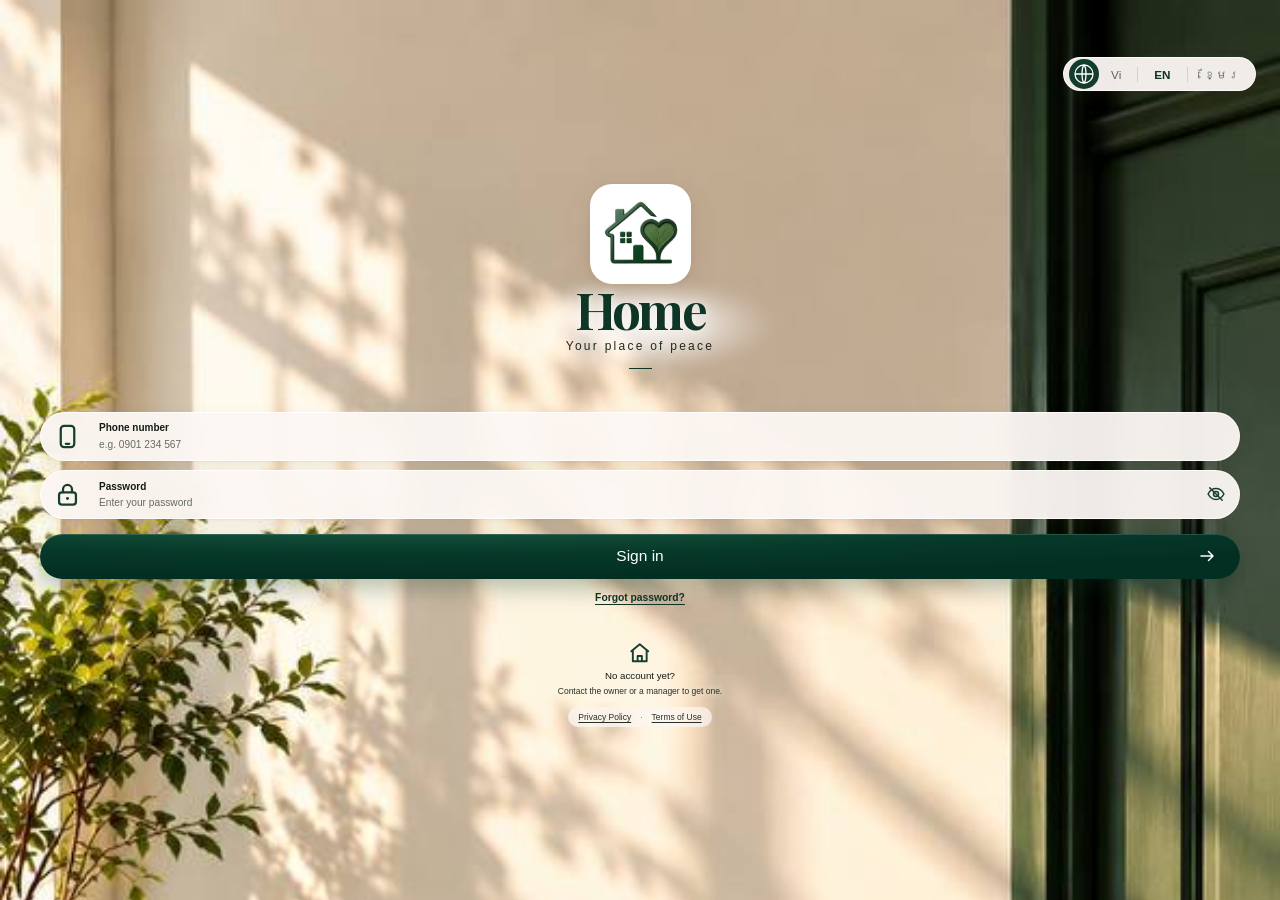
==== index.html @ af1cc0cf "Bản 1.4 (20): phòng đủ người xin ở thêm qua quản lý rồi chủ nhà, người ở cùng khớp từng bước" ====
<!doctype html>
<html lang="vi">
<head>
<meta charset="utf-8">
<meta name="viewport" content="width=device-width, initial-scale=1, maximum-scale=1, viewport-fit=cover">
<meta name="color-scheme" content="light">
<meta name="theme-color" content="#f5eee3">
<title>Home</title>
<link rel="icon" href="[data-uri]">
<link rel="apple-touch-icon" href="[data-uri]">
<meta name="apple-mobile-web-app-capable" content="yes">
<meta name="mobile-web-app-capable" content="yes">
<meta name="apple-mobile-web-app-title" content="Home">
<meta name="apple-mobile-web-app-status-bar-style" content="default">
<link rel="manifest" href="manifest.webmanifest">
<link rel="stylesheet" href="fonts.css">
<link rel="stylesheet" href="legacy/styles.css">
<link rel="stylesheet" href="app-mode.css">
<script src="app-boot.js"></script>
<script src="app-config.js"></script>
  <script type="module" crossorigin src="./assets/index-DB7OnuC4.js"></script>
</head>
<body><div class="stage"><aside class="account-panel"><div class="panel-brand"><span class="app-logo" aria-hidden="true"></span>Home</div><div class="panel-eyebrow">CHẾ ĐỘ XEM THỬ</div><div class="panel-title">Chọn tài khoản</div><p class="panel-copy">Chọn vai trò và tài khoản để xem quyền truy cập tương ứng.</p><label class="select-label" for="accountSelect">TÀI KHOẢN</label><select class="account-select" id="accountSelect" onchange="setAccount(this.value)"><optgroup label="Chủ nhà"><option value="owner|Anh Tuyên|">Anh Tuyên · Chủ nhà</option></optgroup><optgroup label="Quản lý"><option value="manager|Nhi|">Nhi · Quản lý</option><option value="manager|Lộc|">Lộc · Quản lý</option><option value="manager|A Thiện|">A Thiện · Quản lý</option><option value="manager|Tố Như|">Tố Như · Quản lý</option><option value="manager|Hà|">Hà · Quản lý</option><option value="manager|Trang|">Trang · Quản lý</option></optgroup><optgroup label="Người thuê"><option value="tenant|Minh Anh|P.302">Minh Anh · P.302 · đúng hạn, có sửa chữa</option><option value="tenant|Quốc Bảo|P.203">Quốc Bảo · P.203 · trễ hạn, đang chờ sửa</option><option value="tenant|Thu Hà|P.101">Thu Hà · P.101 · hợp đồng sắp hết hạn</option><option value="tenant|Gia Huy|P.205">Gia Huy · P.205 · trả trước, không có sửa chữa</option><option value="tenant|Mai Phương|P.401">Mai Phương · P.401 · đã thay thiết bị, có chi phí</option><option value="tenant|Lan Anh|P.501">Lan Anh · P.501 · Hà Nội · Vĩnh Hưng</option></optgroup></select><span class="role-label" id="roleLabel">Đang xem: Chủ nhà · Anh Tuyên</span></aside><div class="phone"><div class="status"><span id="statusClock">9:41</span><span>●●●　◖　▰</span></div><div class="island"></div><nav class="tabs"><button class="tab active" data-id="home" onclick="go('home',this)"><i>▦</i>Tổng quan</button><button class="tab" data-id="rooms" onclick="go('rooms',this)"><i>⌂</i>Phòng</button><button class="tab" data-id="finance" onclick="go('finance',this)"><i>↔</i>Thu chi</button><button class="tab" data-id="reports" onclick="go('reports',this)"><i>▥</i>Báo cáo</button><button class="tab" data-id="users" onclick="go('users',this)"><i>☺</i>Người dùng</button></nav><main class="content"><section class="subpage" id="users"></section>
<section class="subpage active" id="home"><div id="tenantPortal" style="display:none"><div class="head"><div class="head-brand"><span class="app-logo" aria-hidden="true"></span><div><div class="eyebrow">HỒ SƠ THUÊ CỦA ANH</div><div class="title" id="tenantGreeting">Xin chào 👋</div></div></div><div class="badge">Đang thuê</div></div><div class="tenant-card"><div class="tenant-title">Hợp đồng thuê · <span id="tenantRoom">P.302</span><small id="tenantPropertyLabel" class="tenant-property-label"></small></div><div class="tenant-kv"><span>Thời hạn</span><strong id="tenantTerm">01/08/2026 – 31/07/2027</strong></div><div class="tenant-kv"><span>Tiền thuê/tháng</span><strong id="tenantRent">$4,500,000</strong></div><div class="tenant-kv"><span>Tiền cọc</span><strong id="tenantDeposit">$4,500,000</strong></div><div class="tenant-kv"><span>Ngày đến hạn</span><strong id="tenantDueDay">Ngày 05 hằng tháng</strong></div></div><div class="tenant-due" id="tenantDueCard"><small>KHOẢN THANH TOÁN · <span id="tenantDueDate">05/11/2026</span> · <span id="tenantDueStatus">Sắp đến hạn</span></small><strong id="tenantDueAmount">$4,500,000</strong><p id="tenantDueCopy">Tiền thuê nhà · Vui lòng thanh toán đúng hạn</p></div><div class="tenant-actions"><button class="primary" onclick="showTenantModal('payment')">Báo đã thanh toán</button><button onclick="go('rooms')">Xem hợp đồng & lịch sử</button></div><div class="tenant-actions"><button onclick="showTenantModal('repair')">＋ Báo hư hỏng / cần sửa</button></div><div class="sectionrow roomhead"><div class="section">Lịch sử sử dụng gần đây</div></div><div class="tenant-timeline" id="tenantRecentTimeline"></div><div class="tenant-tabs-note">Toàn bộ hợp đồng, biên bản nhận phòng, lịch sửa chữa và thanh toán được lưu trong mục “Hợp đồng”.</div><div class="tenant-card"><div class="tenant-title">Lịch sử thuê phòng <span id="tenantHistoryCount" class="tenant-asset-count">26 hoạt động</span></div><div class="tenant-history-filter">Từ ngày nhận phòng đến hiện tại</div><div class="tenant-timeline" id="tenantFullTimeline"><div class="tenant-event"><div class="tenant-date">25/10/2026</div><div class="tenant-dot"></div><div><strong>Nhắc lịch thanh toán tháng 11</strong><p>Đã gửi nhắc trước hạn · Hạn thanh toán ngày 05/11</p></div></div><div class="tenant-event"><div class="tenant-date">25/10/2026</div><div class="tenant-dot"></div><div><strong>Gửi tổng hợp hoạt động tháng 10</strong><p>Tổng hợp thanh toán, sửa chữa và chỉ số điện nước gửi người thuê</p></div></div><div class="tenant-event"><div class="tenant-date">20/10/2026</div><div class="tenant-dot"></div><div><strong>Kiểm tra lại tình trạng vòi nước</strong><p>Đã xác nhận không còn rò rỉ sau khi sửa</p></div></div><div class="tenant-event"><div class="tenant-date">15/10/2026</div><div class="tenant-dot"></div><div><strong>Xác nhận lịch bảo trì định kỳ</strong><p>Đã thông báo lịch kiểm tra thiết bị · Người thuê đồng ý khung giờ</p></div></div><div class="tenant-event"><div class="tenant-date">10/10/2026</div><div class="tenant-dot"></div><div><strong>Quản lý kiểm tra khu vực chung</strong><p>Đã kiểm tra hành lang, đèn và lối thoát hiểm</p></div></div><div class="tenant-event"><div class="tenant-date">08/10/2026</div><div class="tenant-dot"></div><div><strong>Chốt chỉ số điện nước tháng 10</strong><p>Điện 1.512 kWh · Nước 371 m³ · Đã gửi thông báo cho người thuê</p></div></div><div class="tenant-event"><div class="tenant-date">08/10/2026</div><div class="tenant-dot"></div><div><strong>Đối chiếu chỉ số điện nước</strong><p>Người thuê đã xem thông báo chỉ số kỳ tháng 10</p></div></div><div class="tenant-event"><div class="tenant-date">07/10/2026</div><div class="tenant-dot"></div><div><strong>Tiếp nhận báo rò rỉ vòi nước</strong><p>Người thuê gửi mô tả và hình ảnh · Đã chuyển yêu cầu cho quản lý</p></div></div><div class="tenant-event"><div class="tenant-date">06/10/2026</div><div class="tenant-dot"></div><div><strong>Xác nhận hoàn tất sửa vòi nước</strong><p>Người thuê kiểm tra và xác nhận vòi nước đã hoạt động bình thường</p></div></div><div class="tenant-event"><div class="tenant-date">05/10/2026</div><div class="tenant-dot"></div><div><strong>Xác nhận thanh toán tiền nhà</strong><p>Đã nhận đủ $4,500,000 qua chuyển khoản</p></div></div><div class="tenant-event"><div class="tenant-date">05/10/2026</div><div class="tenant-dot"></div><div><strong>Gửi biên nhận tiền thuê tháng 10</strong><p>Biên nhận $4,500,000 đã được lưu vào hồ sơ thuê</p></div></div><div class="tenant-event"><div class="tenant-date">22/09/2026</div><div class="tenant-dot"></div><div><strong>Nhắc lịch thanh toán tháng 10</strong><p>Đã gửi nhắc trước hạn 5 ngày · Hạn thanh toán ngày 05/10</p></div></div><div class="tenant-event"><div class="tenant-date">16/09/2026</div><div class="tenant-dot"></div><div><strong>Kiểm tra khóa cửa</strong><p>Khóa cửa hoạt động bình thường · Không cần thay thế</p></div></div><div class="tenant-event"><div class="tenant-date">14/09/2026</div><div class="tenant-dot"></div><div><strong>Kiểm tra thiết bị định kỳ</strong><p>Máy lạnh và bình nóng lạnh hoạt động bình thường</p></div></div><div class="tenant-event"><div class="tenant-date">09/09/2026</div><div class="tenant-dot"></div><div><strong>Ghi nhận chỉ số điện nước tháng 09</strong><p>Điện 1.398 kWh · Nước 364 m³ · Hai bên đã xác nhận</p></div></div><div class="tenant-event"><div class="tenant-date">05/09/2026</div><div class="tenant-dot"></div><div><strong>Xác nhận thanh toán tiền nhà</strong><p>Đã nhận đủ $4,500,000 qua chuyển khoản</p></div></div><div class="tenant-event"><div class="tenant-date">05/09/2026</div><div class="tenant-dot"></div><div><strong>Gửi biên nhận tiền thuê tháng 09</strong><p>Biên nhận $4,500,000 đã được lưu vào hồ sơ thuê</p></div></div><div class="tenant-event"><div class="tenant-date">25/08/2026</div><div class="tenant-dot"></div><div><strong>Nhắc lịch thanh toán tháng 09</strong><p>Đã gửi nhắc trước hạn 5 ngày · Hạn thanh toán ngày 05/09</p></div></div><div class="tenant-event"><div class="tenant-date">18/08/2026</div><div class="tenant-dot"></div><div><strong>Ghi nhận yêu cầu hỗ trợ</strong><p>Người thuê hỏi cách đăng ký khách đến thăm · Đã gửi hướng dẫn</p></div></div><div class="tenant-event"><div class="tenant-date">12/08/2026</div><div class="tenant-dot"></div><div><strong>Bổ sung thẻ ra vào</strong><p>Đã giao 1 thẻ từ · Người thuê xác nhận đã nhận</p></div></div><div class="tenant-event"><div class="tenant-date">10/08/2026</div><div class="tenant-dot"></div><div><strong>Quản lý kiểm tra khu vực chung</strong><p>Hành lang và lối thoát hiểm thông thoáng · Không ghi nhận sự cố</p></div></div><div class="tenant-event"><div class="tenant-date">04/08/2026</div><div class="tenant-dot"></div><div><strong>Xác nhận thông tin liên hệ khẩn cấp</strong><p>Đã lưu số điện thoại liên hệ khẩn cấp của người thuê trong hồ sơ</p></div></div><div class="tenant-event"><div class="tenant-date">03/08/2026</div><div class="tenant-dot"></div><div><strong>Kiểm tra phòng sau khi dọn vào</strong><p>Người thuê xác nhận phòng và tài sản đúng biên bản bàn giao</p></div></div><div class="tenant-event"><div class="tenant-date">02/08/2026</div><div class="tenant-dot"></div><div><strong>Gửi hướng dẫn sử dụng tiện ích</strong><p>Đã gửi hướng dẫn máy lạnh, bình nóng lạnh, Wi-Fi và quy định khu vực chung</p></div></div><div class="tenant-event"><div class="tenant-date">01/08/2026</div><div class="tenant-dot"></div><div><strong>Ký hợp đồng và nhận chìa khóa</strong><p>Hai bên xác nhận hợp đồng, tiền cọc và 2 chìa khóa phòng</p></div></div><div class="tenant-event"><div class="tenant-date">01/08/2026</div><div class="tenant-dot"></div><div><strong>Chốt chỉ số điện nước đầu kỳ</strong><p>Điện 1.284 kWh · Nước 356 m³</p></div></div></div></div></div><div class="head"><div class="head-brand"><span class="app-logo" aria-hidden="true"></span><div><div class="eyebrow">THỨ HAI, 24 THÁNG 10</div><div class="title">Chào anh 👋</div></div></div><div class="head-actions"><button type="button" class="lang-pill" onclick="openLangPicker(this)" aria-label="Ngôn ngữ"><svg viewBox="0 0 24 24" aria-hidden="true"><circle cx="12" cy="12" r="9"/><path d="M3 12h18M12 3c2.5 2.6 3.8 5.6 3.8 9s-1.3 6.4-3.8 9c-2.5-2.6-3.8-5.6-3.8-9S9.5 5.6 12 3"/></svg><span class="lang-pill-text">VI</span><svg class="chev" viewBox="0 0 24 24" aria-hidden="true"><path d="m6 9 6 6 6-6"/></svg></button><button type="button" class="head-btn" data-head-notices aria-label="Thông báo" title="Thông báo"><svg viewBox="0 0 24 24" aria-hidden="true"><path d="M18 8a6 6 0 0 0-12 0c0 7-3 7-3 9h18c0-2-3-2-3-9"/><path d="M10 21h4"/></svg></button></div></div><div class="property-context"><div><div class="property-context-label">CĂN NHÀ ĐANG XEM</div><button type="button" class="property-select-button" id="propertyButton"><span class="property-current" id="propertyNameDisplay">Nhà Phnom Penh · USD</span></button></div><span class="property-context-hint">Chọn căn</span></div><div id="managementOverview" class="management-overview"></div><div id="managementTaskArea" class="management-tasks"></div><div class="hero"><div class="herotop">TỔNG QUAN THÁNG 10</div><div class="money">$860</div><div class="caption">Đã thu trong tháng</div><div class="divider"></div><div class="herobottom"><span>◷ Chờ thu　$970</span><span>▦ 7 phòng</span></div></div><div class="metrics"><div class="metric"><div class="mi orange">⌂</div><div class="mv">1</div><div class="ml">Phòng trống</div></div><div class="metric"><div class="mi red">!</div><div class="mv">1</div><div class="ml">Quá hạn</div></div><div class="metric"><div class="mi green">✓</div><div class="mv">1</div><div class="ml">Chờ duyệt</div></div></div><div class="sectionrow"><div class="section">Cần xử lý</div><div class="count">3 việc</div></div><div class="list"><div class="row"><div class="avatar">↙</div><div class="rowmain"><div class="rowtitle">P.302 · Nguyễn Minh Anh</div><div class="rowsub">Hạn 05/10 · Đã báo thanh toán</div></div><div class="rightrail"><div class="amount">$4,500,000</div><button class="action" onclick="this.innerText='Đã xác nhận ✓'">Xác nhận</button></div></div><div class="row" data-seed-room="P.403"><div class="avatar red">!</div><div class="rowmain"><div class="rowtitle">P.403 · Máy lạnh hư</div><div class="rowsub">Đã tiếp nhận · Chờ thợ kiểm tra</div></div><div class="rightrail"><div class="amount">Đang sửa</div><button class="action" onclick="go('rooms')">Chi tiết</button></div></div><div class="row"><div class="avatar red">!</div><div class="rowmain"><div class="rowtitle">P.203 · Trần Quốc Bảo</div><div class="rowsub" style="color:#b83d39">Hạn 15/10 · Quá hạn</div></div><div class="rightrail"><div class="amount">$520</div><button class="action" onclick="this.innerText='Đã xác nhận ✓'">Xác nhận</button></div></div><div class="row"><div class="avatar">↗</div><div class="rowmain"><div class="rowtitle">Sửa máy bơm nước</div><div class="rowsub">Chi phí chung · Chờ duyệt</div></div><div class="rightrail"><div class="amount">$85</div><button class="action" onclick="this.innerText='Đã duyệt ✓'">Duyệt</button></div></div></div><div id="managerTenantRequests" style="display:none;margin-top:18px"><div class="sectionrow"><div class="section">Yêu cầu & bàn giao</div><span class="count" id="managerRequestCount"></span></div><div id="managerRequestList"></div></div></section>
<section class="subpage" id="rooms"><div id="tenantLeasePage" style="display:none"><div class="head"><div><div class="eyebrow">HỢP ĐỒNG VÀ LỊCH SỬ</div><div class="title" id="tenantLeaseTitle">P.302</div><div id="tenantLeaseProperty" class="tenant-property-caption">Căn nhà: Phnom Penh</div></div><span class="badge" id="tenantContractStatus">Còn hiệu lực</span></div><div class="tenant-card"><div class="tenant-title">Điều khoản thuê</div><div class="tenant-kv"><span>Mã hợp đồng</span><strong id="tenantContractNo">HD-2026-0302</strong></div><div class="tenant-kv"><span>Người thuê</span><strong id="tenantContractName">Minh Anh</strong></div><div class="tenant-kv"><span>Thời hạn</span><strong id="tenantTerm2">01/08/2026 – 31/07/2027</strong></div><div class="tenant-kv"><span>Tiền thuê / cọc</span><strong id="tenantMoneyTerms">$4,500,000 / $4,500,000</strong></div><div class="tenant-kv"><span>Thanh toán đến hạn</span><strong id="tenantDueDay2">Ngày 05 hằng tháng</strong></div><button class="outline" onclick="showContract()">Xem nội dung hợp đồng</button></div><div class="tenant-card"><div class="tenant-title">Tài sản nhận lúc bàn giao</div><div id="tenantAssets"><div class="tenant-asset"><span>Máy lạnh ×1</span><strong>Hoạt động tốt</strong></div><div class="tenant-asset"><span>Giường ×1</span><strong>Tốt · xước nhẹ ở chân</strong></div><div class="tenant-asset"><span>Tủ quần áo ×1</span><strong>Tốt</strong></div><div class="tenant-asset"><span>Bình nóng lạnh ×1</span><strong>Hoạt động tốt</strong></div></div><div class="tenant-tabs-note">Danh sách và tình trạng được đối chiếu với biên bản giao phòng, kèm ảnh hiện trạng.</div></div><div class="tenant-card"><div class="tenant-title">Lịch sử sửa chữa / bảo trì</div><div id="tenantRepairs"></div><button class="outline" onclick="showTenantModal('repair')">Báo hư hỏng mới</button></div><div class="tenant-card"><div class="tenant-title">Lịch sử thanh toán</div><div id="tenantPayments"></div></div></div><div class="head"><div><div class="eyebrow" id="roomListEyebrow">DANH SÁCH PHÒNG</div><button type="button" class="title management-house-picker" id="roomListTitle" onclick="openPropertyPicker(this)">Phnom Penh</button></div></div><div class="pills"><button class="pill selected" data-status="Tất cả">Tất cả <span class="pill-count">0</span></button><button class="pill" data-status="Đang thuê">Đang thuê <span class="pill-count">0</span></button><button class="pill" data-status="Trống">Trống <span class="pill-count">0</span></button><button class="pill" data-status="Sửa chữa">Sửa chữa <span class="pill-count">0</span></button></div><button type="button" class="house-inventory-card" onclick="showHouseInventorySummary()"><span><strong>Thiết bị &amp; vật dụng</strong><small id="houseInventoryPreview">Đang tổng hợp tài sản trong 7 phòng</small></span><span class="count">Chi tiết　›</span></button><div class="room" data-room-code="P.302" data-details="Loại phòng: Phòng ở&#10;Diện tích: 24 m²&#10;Giá thuê: $4,500,000/tháng&#10;Sức chứa tối đa: 2 người&#10;Tiện ích: WC riêng ×1, điều hoà ×1, bình nóng lạnh ×1&#10;Điện đầu kỳ: 1,240 kWh&#10;Nước đầu kỳ: 86.5 m³&#10;Bàn giao: Thiết bị hoạt động tốt."><div class="roomicon">⌂</div><div class="roominfo"><div class="roomname">P.302 <span style="font-size:10px;font-weight:600;color:#6f746f">· 24 m² · Phòng ở</span><span class="badge">Đang thuê</span></div><div class="roomsub" style="display:flex;align-items:center;gap:5px;margin-top:5px"><span title="Quản lý" aria-label="Quản lý: Nhi" style="border-radius:9px;background:#e4ece3;color:#174a37;padding:4px 7px;font-size:9px;font-weight:700;white-space:nowrap">⚙ Nhi</span><span title="Khách thuê" aria-label="Khách thuê: Nguyễn Minh Anh" style="border-radius:9px;background:#f1eadf;color:#55605a;padding:4px 7px;font-size:9px;font-weight:700;white-space:nowrap">⌂ Nguyễn Minh Anh</span></div></div><div class="roomamount">$4,500,000</div></div><div class="room" data-room-code="P.203" data-details="Loại phòng: Phòng ở&#10;Diện tích: 28 m²&#10;Giá thuê: $520/tháng&#10;Sức chứa tối đa: 2 người&#10;Tiện ích: WC riêng ×1, điều hoà ×1, ban công ×1&#10;Điện đầu kỳ: 980 kWh&#10;Nước đầu kỳ: 64 m³&#10;Bàn giao: Có vết xước nhỏ cạnh cửa."><div class="roomicon">⌂</div><div class="roominfo"><div class="roomname">P.203 <span style="font-size:10px;font-weight:600;color:#6f746f">· 28 m² · Phòng ở</span><span class="badge">Đang thuê</span></div><div class="roomsub" style="display:flex;align-items:center;gap:5px;margin-top:5px"><span title="Quản lý" aria-label="Quản lý: Lộc" style="border-radius:9px;background:#e4ece3;color:#174a37;padding:4px 7px;font-size:9px;font-weight:700;white-space:nowrap">⚙ Lộc</span><span title="Khách thuê" aria-label="Khách thuê: Trần Quốc Bảo" style="border-radius:9px;background:#f1eadf;color:#55605a;padding:4px 7px;font-size:9px;font-weight:700;white-space:nowrap">⌂ Trần Quốc Bảo</span></div></div><div class="roomamount">$520</div></div><div class="room" data-room-code="P.101"><div class="roomicon" style="background:#fbefe1;color:#c5722b">⌂</div><div class="roominfo"><div class="roomname">P.101 <span style="font-size:10px;font-weight:600;color:#6f746f">· 22 m² · Phòng ở</span><span class="badge">Đang thuê</span></div><div class="roomsub" style="display:flex;align-items:center;gap:5px;margin-top:5px"><span title="Quản lý" aria-label="Quản lý: A Thiện" style="border-radius:9px;background:#e4ece3;color:#174a37;padding:4px 7px;font-size:9px;font-weight:700;white-space:nowrap">⚙ A Thiện</span><span title="Khách thuê" aria-label="Khách thuê: Thu Hà" style="border-radius:9px;background:#f1eadf;color:#55605a;padding:4px 7px;font-size:9px;font-weight:700;white-space:nowrap">⌂ Thu Hà</span></div></div><div class="roomamount">$480</div></div><div class="room" data-room-code="P.205"><div class="roomicon" style="background:#fae9e7;color:#b83d39">⌂</div><div class="roominfo"><div class="roomname">P.205 <span style="font-size:10px;font-weight:600;color:#6f746f">· 30 m² · Phòng ở</span><span class="badge">Đang thuê</span></div><div class="roomsub" style="display:flex;align-items:center;gap:5px;margin-top:5px"><span title="Quản lý" aria-label="Quản lý: Nhi" style="border-radius:9px;background:#e4ece3;color:#174a37;padding:4px 7px;font-size:9px;font-weight:700;white-space:nowrap">⚙ Nhi</span><span title="Khách thuê" aria-label="Khách thuê: Gia Huy" style="border-radius:9px;background:#f1eadf;color:#55605a;padding:4px 7px;font-size:9px;font-weight:700;white-space:nowrap">⌂ Gia Huy</span></div></div><div class="roomamount">$400</div></div><div class="room" data-room-code="P.401"><div class="roomicon">⌂</div><div class="roominfo"><div class="roomname">P.401 <span style="font-size:10px;font-weight:600;color:#6f746f">· 25 m² · Phòng ở</span><span class="badge">Đang thuê</span></div><div class="roomsub" style="display:flex;align-items:center;gap:5px;margin-top:5px"><span title="Quản lý" aria-label="Quản lý: Nhi" style="border-radius:9px;background:#e4ece3;color:#174a37;padding:4px 7px;font-size:9px;font-weight:700;white-space:nowrap">⚙ Nhi</span><span title="Khách thuê" aria-label="Khách thuê: Mai Phương" style="border-radius:9px;background:#f1eadf;color:#55605a;padding:4px 7px;font-size:9px;font-weight:700;white-space:nowrap">⌂ Mai Phương</span></div></div><div class="roomamount">$550</div></div><div class="room" data-room-code="P.402" data-details="Loại phòng: Phòng ở&#10;Diện tích: 20 m²&#10;Giá thuê: $3,500,000/tháng&#10;Sức chứa tối đa: 2 người&#10;Tiện ích: Máy lạnh ×1, giường ×1, tủ quần áo ×1&#10;Tình trạng: Đã vệ sinh, sẵn sàng cho thuê."><div class="roomicon" style="background:#fbefe1;color:#c5722b">⌂</div><div class="roominfo"><div class="roomname">P.402 <span style="font-size:10px;font-weight:600;color:#6f746f">· 20 m² · Phòng ở</span><span class="badge" style="color:#bd6d23;background:#fbefe1">Trống</span></div><div class="roomsub" style="display:flex;align-items:center;gap:5px;margin-top:5px"><span title="Quản lý" aria-label="Quản lý: Nhi" style="border-radius:9px;background:#e4ece3;color:#174a37;padding:4px 7px;font-size:9px;font-weight:700;white-space:nowrap">⚙ Nhi</span><span style="border-radius:9px;background:#fbefe1;color:#9a5c1c;padding:4px 7px;font-size:9px;font-weight:700;white-space:nowrap">Sẵn sàng cho thuê</span></div></div><div class="roomamount">$3,500,000</div></div><div class="room" data-room-code="P.403" data-details="Loại phòng: Văn phòng&#10;Diện tích: 32 m²&#10;Giá thuê: $5,000,000/tháng&#10;Sức chứa tối đa: 4 người&#10;Tiện ích: Máy lạnh ×1, Wi-Fi ×1, bàn làm việc ×4, ghế ×4&#10;Bảo trì: Máy lạnh không làm lạnh, đã tiếp nhận và đang chờ thợ kiểm tra."><div class="roomicon" style="background:#fae9e7;color:#b83d39">⌂</div><div class="roominfo"><div class="roomname">P.403 <span style="font-size:10px;font-weight:600;color:#6f746f">· 32 m² · Văn phòng</span><span class="badge" style="color:#b83d39;background:#fae9e7">Sửa chữa</span></div><div class="roomsub" style="display:flex;align-items:center;gap:5px;margin-top:5px"><span title="Quản lý" aria-label="Quản lý: Lộc" style="border-radius:9px;background:#e4ece3;color:#174a37;padding:4px 7px;font-size:9px;font-weight:700;white-space:nowrap">⚙ Lộc</span><span style="border-radius:9px;background:#fae9e7;color:#b83d39;padding:4px 7px;font-size:9px;font-weight:700;white-space:nowrap">Máy lạnh đang sửa</span></div></div><div class="roomamount">$5,000,000</div></div><button class="outline">＋　Thêm phòng mới</button></section>
<section class="subpage" id="finance"><div class="head"><div><div class="eyebrow" id="financeEyebrow">SỔ THU CHI</div><button type="button" class="title management-house-picker" id="financePropertyTitle" onclick="openPropertyPicker(this)">Căn nhà</button></div></div><div id="financeBody"></div><div class="list" hidden></div><button class="outline" style="background:#174a37;color:white">＋　Ghi nhận chi phí</button></section>
<section class="subpage" id="reports"></section>
</main></div></div>
<script src="i18n-data.js"></script>
<script src="app-i18n.js"></script>
<script src="app-real.js"></script>
<script src="legal-data.js"></script>
<script src="legacy/app.js"></script>
<script src="app-after.js"></script>
</body>
</html>
---- fonts.css ----
@font-face {
  font-family: 'Playfair Display';
  font-style: normal;
  font-weight: 700;
  font-display: swap;
  src: url(fonts/playfair-700-vietnamese.woff2) format('woff2');
  unicode-range: U+0102-0103, U+0110-0111, U+0128-0129, U+0168-0169, U+01A0-01A1, U+01AF-01B0, U+0300-0301, U+0303-0304, U+0308-0309, U+0323, U+0329, U+1EA0-1EF9, U+20AB;
}
@font-face {
  font-family: 'Playfair Display';
  font-style: normal;
  font-weight: 700;
  font-display: swap;
  src: url(fonts/playfair-700-latin-ext.woff2) format('woff2');
  unicode-range: U+0100-02BA, U+02BD-02C5, U+02C7-02CC, U+02CE-02D7, U+02DD-02FF, U+0304, U+0308, U+0329, U+1D00-1DBF, U+1E00-1E9F, U+1EF2-1EFF, U+2020, U+20A0-20AB, U+20AD-20C4, U+2113, U+2C60-2C7F, U+A720-A7FF;
}
@font-face {
  font-family: 'Playfair Display';
  font-style: normal;
  font-weight: 700;
  font-display: swap;
  src: url(fonts/playfair-700-latin.woff2) format('woff2');
  unicode-range: U+0000-00FF, U+0131, U+0152-0153, U+02BB-02BC, U+02C6, U+02DA, U+02DC, U+0304, U+0308, U+0329, U+2000-206F, U+20AC, U+2122, U+2191, U+2193, U+2212, U+2215, U+FEFF, U+FFFD;
}
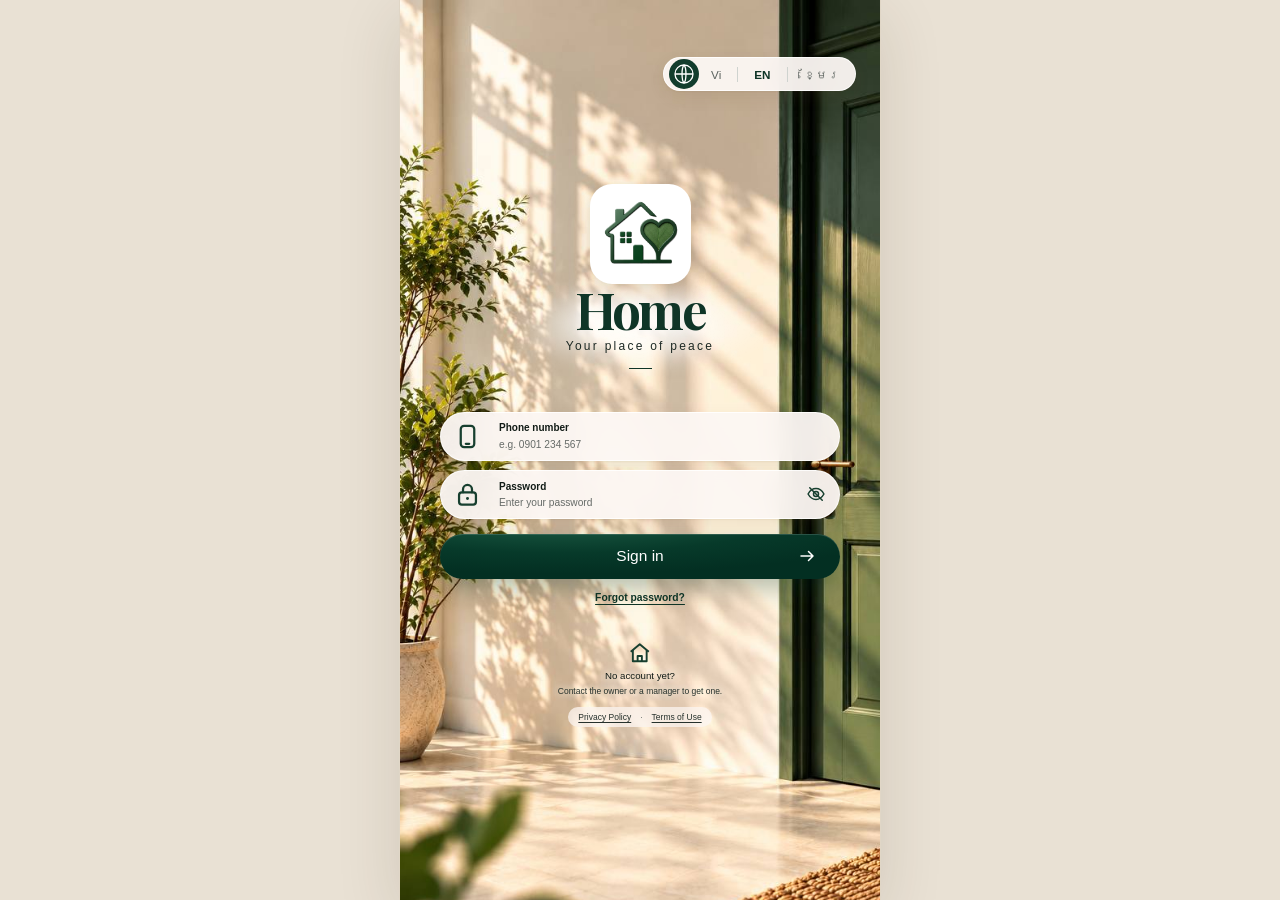
==== commit 1081ae46: "Bản 1.8 (24): web + home.apk" ====
--- a/index.html
+++ b/index.html
@@ -18,7 +18,7 @@
 <link rel="stylesheet" href="app-mode.css">
 <script src="app-boot.js"></script>
 <script src="app-config.js"></script>
-  <script type="module" crossorigin src="./assets/index-DB7OnuC4.js"></script>
+  <script type="module" crossorigin src="./assets/index-SuTCgS2r.js"></script>
 </head>
 <body><div class="stage"><aside class="account-panel"><div class="panel-brand"><span class="app-logo" aria-hidden="true"></span>Home</div><div class="panel-eyebrow">CHẾ ĐỘ XEM THỬ</div><div class="panel-title">Chọn tài khoản</div><p class="panel-copy">Chọn vai trò và tài khoản để xem quyền truy cập tương ứng.</p><label class="select-label" for="accountSelect">TÀI KHOẢN</label><select class="account-select" id="accountSelect" onchange="setAccount(this.value)"><optgroup label="Chủ nhà"><option value="owner|Anh Tuyên|">Anh Tuyên · Chủ nhà</option></optgroup><optgroup label="Quản lý"><option value="manager|Nhi|">Nhi · Quản lý</option><option value="manager|Lộc|">Lộc · Quản lý</option><option value="manager|A Thiện|">A Thiện · Quản lý</option><option value="manager|Tố Như|">Tố Như · Quản lý</option><option value="manager|Hà|">Hà · Quản lý</option><option value="manager|Trang|">Trang · Quản lý</option></optgroup><optgroup label="Người thuê"><option value="tenant|Minh Anh|P.302">Minh Anh · P.302 · đúng hạn, có sửa chữa</option><option value="tenant|Quốc Bảo|P.203">Quốc Bảo · P.203 · trễ hạn, đang chờ sửa</option><option value="tenant|Thu Hà|P.101">Thu Hà · P.101 · hợp đồng sắp hết hạn</option><option value="tenant|Gia Huy|P.205">Gia Huy · P.205 · trả trước, không có sửa chữa</option><option value="tenant|Mai Phương|P.401">Mai Phương · P.401 · đã thay thiết bị, có chi phí</option><option value="tenant|Lan Anh|P.501">Lan Anh · P.501 · Hà Nội · Vĩnh Hưng</option></optgroup></select><span class="role-label" id="roleLabel">Đang xem: Chủ nhà · Anh Tuyên</span></aside><div class="phone"><div class="status"><span id="statusClock">9:41</span><span>●●●　◖　▰</span></div><div class="island"></div><nav class="tabs"><button class="tab active" data-id="home" onclick="go('home',this)"><i>▦</i>Tổng quan</button><button class="tab" data-id="rooms" onclick="go('rooms',this)"><i>⌂</i>Phòng</button><button class="tab" data-id="finance" onclick="go('finance',this)"><i>↔</i>Thu chi</button><button class="tab" data-id="reports" onclick="go('reports',this)"><i>▥</i>Báo cáo</button><button class="tab" data-id="users" onclick="go('users',this)"><i>☺</i>Người dùng</button></nav><main class="content"><section class="subpage" id="users"></section>
 <section class="subpage active" id="home"><div id="tenantPortal" style="display:none"><div class="head"><div class="head-brand"><span class="app-logo" aria-hidden="true"></span><div><div class="eyebrow">HỒ SƠ THUÊ CỦA ANH</div><div class="title" id="tenantGreeting">Xin chào 👋</div></div></div><div class="badge">Đang thuê</div></div><div class="tenant-card"><div class="tenant-title">Hợp đồng thuê · <span id="tenantRoom">P.302</span><small id="tenantPropertyLabel" class="tenant-property-label"></small></div><div class="tenant-kv"><span>Thời hạn</span><strong id="tenantTerm">01/08/2026 – 31/07/2027</strong></div><div class="tenant-kv"><span>Tiền thuê/tháng</span><strong id="tenantRent">$4,500,000</strong></div><div class="tenant-kv"><span>Tiền cọc</span><strong id="tenantDeposit">$4,500,000</strong></div><div class="tenant-kv"><span>Ngày đến hạn</span><strong id="tenantDueDay">Ngày 05 hằng tháng</strong></div></div><div class="tenant-due" id="tenantDueCard"><small>KHOẢN THANH TOÁN · <span id="tenantDueDate">05/11/2026</span> · <span id="tenantDueStatus">Sắp đến hạn</span></small><strong id="tenantDueAmount">$4,500,000</strong><p id="tenantDueCopy">Tiền thuê nhà · Vui lòng thanh toán đúng hạn</p></div><div class="tenant-actions"><button class="primary" onclick="showTenantModal('payment')">Báo đã thanh toán</button><button onclick="go('rooms')">Xem hợp đồng & lịch sử</button></div><div class="tenant-actions"><button onclick="showTenantModal('repair')">＋ Báo hư hỏng / cần sửa</button></div><div class="sectionrow roomhead"><div class="section">Lịch sử sử dụng gần đây</div></div><div class="tenant-timeline" id="tenantRecentTimeline"></div><div class="tenant-tabs-note">Toàn bộ hợp đồng, biên bản nhận phòng, lịch sửa chữa và thanh toán được lưu trong mục “Hợp đồng”.</div><div class="tenant-card"><div class="tenant-title">Lịch sử thuê phòng <span id="tenantHistoryCount" class="tenant-asset-count">26 hoạt động</span></div><div class="tenant-history-filter">Từ ngày nhận phòng đến hiện tại</div><div class="tenant-timeline" id="tenantFullTimeline"><div class="tenant-event"><div class="tenant-date">25/10/2026</div><div class="tenant-dot"></div><div><strong>Nhắc lịch thanh toán tháng 11</strong><p>Đã gửi nhắc trước hạn · Hạn thanh toán ngày 05/11</p></div></div><div class="tenant-event"><div class="tenant-date">25/10/2026</div><div class="tenant-dot"></div><div><strong>Gửi tổng hợp hoạt động tháng 10</strong><p>Tổng hợp thanh toán, sửa chữa và chỉ số điện nước gửi người thuê</p></div></div><div class="tenant-event"><div class="tenant-date">20/10/2026</div><div class="tenant-dot"></div><div><strong>Kiểm tra lại tình trạng vòi nước</strong><p>Đã xác nhận không còn rò rỉ sau khi sửa</p></div></div><div class="tenant-event"><div class="tenant-date">15/10/2026</div><div class="tenant-dot"></div><div><strong>Xác nhận lịch bảo trì định kỳ</strong><p>Đã thông báo lịch kiểm tra thiết bị · Người thuê đồng ý khung giờ</p></div></div><div class="tenant-event"><div class="tenant-date">10/10/2026</div><div class="tenant-dot"></div><div><strong>Quản lý kiểm tra khu vực chung</strong><p>Đã kiểm tra hành lang, đèn và lối thoát hiểm</p></div></div><div class="tenant-event"><div class="tenant-date">08/10/2026</div><div class="tenant-dot"></div><div><strong>Chốt chỉ số điện nước tháng 10</strong><p>Điện 1.512 kWh · Nước 371 m³ · Đã gửi thông báo cho người thuê</p></div></div><div class="tenant-event"><div class="tenant-date">08/10/2026</div><div class="tenant-dot"></div><div><strong>Đối chiếu chỉ số điện nước</strong><p>Người thuê đã xem thông báo chỉ số kỳ tháng 10</p></div></div><div class="tenant-event"><div class="tenant-date">07/10/2026</div><div class="tenant-dot"></div><div><strong>Tiếp nhận báo rò rỉ vòi nước</strong><p>Người thuê gửi mô tả và hình ảnh · Đã chuyển yêu cầu cho quản lý</p></div></div><div class="tenant-event"><div class="tenant-date">06/10/2026</div><div class="tenant-dot"></div><div><strong>Xác nhận hoàn tất sửa vòi nước</strong><p>Người thuê kiểm tra và xác nhận vòi nước đã hoạt động bình thường</p></div></div><div class="tenant-event"><div class="tenant-date">05/10/2026</div><div class="tenant-dot"></div><div><strong>Xác nhận thanh toán tiền nhà</strong><p>Đã nhận đủ $4,500,000 qua chuyển khoản</p></div></div><div class="tenant-event"><div class="tenant-date">05/10/2026</div><div class="tenant-dot"></div><div><strong>Gửi biên nhận tiền thuê tháng 10</strong><p>Biên nhận $4,500,000 đã được lưu vào hồ sơ thuê</p></div></div><div class="tenant-event"><div class="tenant-date">22/09/2026</div><div class="tenant-dot"></div><div><strong>Nhắc lịch thanh toán tháng 10</strong><p>Đã gửi nhắc trước hạn 5 ngày · Hạn thanh toán ngày 05/10</p></div></div><div class="tenant-event"><div class="tenant-date">16/09/2026</div><div class="tenant-dot"></div><div><strong>Kiểm tra khóa cửa</strong><p>Khóa cửa hoạt động bình thường · Không cần thay thế</p></div></div><div class="tenant-event"><div class="tenant-date">14/09/2026</div><div class="tenant-dot"></div><div><strong>Kiểm tra thiết bị định kỳ</strong><p>Máy lạnh và bình nóng lạnh hoạt động bình thường</p></div></div><div class="tenant-event"><div class="tenant-date">09/09/2026</div><div class="tenant-dot"></div><div><strong>Ghi nhận chỉ số điện nước tháng 09</strong><p>Điện 1.398 kWh · Nước 364 m³ · Hai bên đã xác nhận</p></div></div><div class="tenant-event"><div class="tenant-date">05/09/2026</div><div class="tenant-dot"></div><div><strong>Xác nhận thanh toán tiền nhà</strong><p>Đã nhận đủ $4,500,000 qua chuyển khoản</p></div></div><div class="tenant-event"><div class="tenant-date">05/09/2026</div><div class="tenant-dot"></div><div><strong>Gửi biên nhận tiền thuê tháng 09</strong><p>Biên nhận $4,500,000 đã được lưu vào hồ sơ thuê</p></div></div><div class="tenant-event"><div class="tenant-date">25/08/2026</div><div class="tenant-dot"></div><div><strong>Nhắc lịch thanh toán tháng 09</strong><p>Đã gửi nhắc trước hạn 5 ngày · Hạn thanh toán ngày 05/09</p></div></div><div class="tenant-event"><div class="tenant-date">18/08/2026</div><div class="tenant-dot"></div><div><strong>Ghi nhận yêu cầu hỗ trợ</strong><p>Người thuê hỏi cách đăng ký khách đến thăm · Đã gửi hướng dẫn</p></div></div><div class="tenant-event"><div class="tenant-date">12/08/2026</div><div class="tenant-dot"></div><div><strong>Bổ sung thẻ ra vào</strong><p>Đã giao 1 thẻ từ · Người thuê xác nhận đã nhận</p></div></div><div class="tenant-event"><div class="tenant-date">10/08/2026</div><div class="tenant-dot"></div><div><strong>Quản lý kiểm tra khu vực chung</strong><p>Hành lang và lối thoát hiểm thông thoáng · Không ghi nhận sự cố</p></div></div><div class="tenant-event"><div class="tenant-date">04/08/2026</div><div class="tenant-dot"></div><div><strong>Xác nhận thông tin liên hệ khẩn cấp</strong><p>Đã lưu số điện thoại liên hệ khẩn cấp của người thuê trong hồ sơ</p></div></div><div class="tenant-event"><div class="tenant-date">03/08/2026</div><div class="tenant-dot"></div><div><strong>Kiểm tra phòng sau khi dọn vào</strong><p>Người thuê xác nhận phòng và tài sản đúng biên bản bàn giao</p></div></div><div class="tenant-event"><div class="tenant-date">02/08/2026</div><div class="tenant-dot"></div><div><strong>Gửi hướng dẫn sử dụng tiện ích</strong><p>Đã gửi hướng dẫn máy lạnh, bình nóng lạnh, Wi-Fi và quy định khu vực chung</p></div></div><div class="tenant-event"><div class="tenant-date">01/08/2026</div><div class="tenant-dot"></div><div><strong>Ký hợp đồng và nhận chìa khóa</strong><p>Hai bên xác nhận hợp đồng, tiền cọc và 2 chìa khóa phòng</p></div></div><div class="tenant-event"><div class="tenant-date">01/08/2026</div><div class="tenant-dot"></div><div><strong>Chốt chỉ số điện nước đầu kỳ</strong><p>Điện 1.284 kWh · Nước 356 m³</p></div></div></div></div></div><div class="head"><div class="head-brand"><span class="app-logo" aria-hidden="true"></span><div><div class="eyebrow">THỨ HAI, 24 THÁNG 10</div><div class="title">Chào anh 👋</div></div></div><div class="head-actions"><button type="button" class="lang-pill" onclick="openLangPicker(this)" aria-label="Ngôn ngữ"><svg viewBox="0 0 24 24" aria-hidden="true"><circle cx="12" cy="12" r="9"/><path d="M3 12h18M12 3c2.5 2.6 3.8 5.6 3.8 9s-1.3 6.4-3.8 9c-2.5-2.6-3.8-5.6-3.8-9S9.5 5.6 12 3"/></svg><span class="lang-pill-text">VI</span><svg class="chev" viewBox="0 0 24 24" aria-hidden="true"><path d="m6 9 6 6 6-6"/></svg></button><button type="button" class="head-btn" data-head-notices aria-label="Thông báo" title="Thông báo"><svg viewBox="0 0 24 24" aria-hidden="true"><path d="M18 8a6 6 0 0 0-12 0c0 7-3 7-3 9h18c0-2-3-2-3-9"/><path d="M10 21h4"/></svg></button></div></div><div class="property-context"><div><div class="property-context-label">CĂN NHÀ ĐANG XEM</div><button type="button" class="property-select-button" id="propertyButton"><span class="property-current" id="propertyNameDisplay">Nhà Phnom Penh · USD</span></button></div><span class="property-context-hint">Chọn căn</span></div><div id="managementOverview" class="management-overview"></div><div id="managementTaskArea" class="management-tasks"></div><div class="hero"><div class="herotop">TỔNG QUAN THÁNG 10</div><div class="money">$860</div><div class="caption">Đã thu trong tháng</div><div class="divider"></div><div class="herobottom"><span>◷ Chờ thu　$970</span><span>▦ 7 phòng</span></div></div><div class="metrics"><div class="metric"><div class="mi orange">⌂</div><div class="mv">1</div><div class="ml">Phòng trống</div></div><div class="metric"><div class="mi red">!</div><div class="mv">1</div><div class="ml">Quá hạn</div></div><div class="metric"><div class="mi green">✓</div><div class="mv">1</div><div class="ml">Chờ duyệt</div></div></div><div class="sectionrow"><div class="section">Cần xử lý</div><div class="count">3 việc</div></div><div class="list"><div class="row"><div class="avatar">↙</div><div class="rowmain"><div class="rowtitle">P.302 · Nguyễn Minh Anh</div><div class="rowsub">Hạn 05/10 · Đã báo thanh toán</div></div><div class="rightrail"><div class="amount">$4,500,000</div><button class="action" onclick="this.innerText='Đã xác nhận ✓'">Xác nhận</button></div></div><div class="row" data-seed-room="P.403"><div class="avatar red">!</div><div class="rowmain"><div class="rowtitle">P.403 · Máy lạnh hư</div><div class="rowsub">Đã tiếp nhận · Chờ thợ kiểm tra</div></div><div class="rightrail"><div class="amount">Đang sửa</div><button class="action" onclick="go('rooms')">Chi tiết</button></div></div><div class="row"><div class="avatar red">!</div><div class="rowmain"><div class="rowtitle">P.203 · Trần Quốc Bảo</div><div class="rowsub" style="color:#b83d39">Hạn 15/10 · Quá hạn</div></div><div class="rightrail"><div class="amount">$520</div><button class="action" onclick="this.innerText='Đã xác nhận ✓'">Xác nhận</button></div></div><div class="row"><div class="avatar">↗</div><div class="rowmain"><div class="rowtitle">Sửa máy bơm nước</div><div class="rowsub">Chi phí chung · Chờ duyệt</div></div><div class="rightrail"><div class="amount">$85</div><button class="action" onclick="this.innerText='Đã duyệt ✓'">Duyệt</button></div></div></div><div id="managerTenantRequests" style="display:none;margin-top:18px"><div class="sectionrow"><div class="section">Yêu cầu & bàn giao</div><span class="count" id="managerRequestCount"></span></div><div id="managerRequestList"></div></div></section>
--- a/legacy/styles.css
+++ b/legacy/styles.css
@@ -21,7 +21,7 @@
 .user-pw{width:100%;margin-top:10px;border:1px solid #d4e0d3;background:#fcf8f3;color:#174a37;border-radius:12px;padding:12px;font-weight:700;font-size:12px;cursor:pointer}.panel-title{font-size:21px;font-weight:760;margin:7px 0 6px;letter-spacing:-.4px}.panel-copy{font-size:12px;line-height:1.5;color:#6f746f;margin:0 0 17px}.select-label{display:block;font-size:9px;font-weight:800;letter-spacing:1px;color:#6f746f;margin:0 0 7px}.account-select{width:100%;appearance:auto;border:1px solid #e6dccd;border-radius:13px;background:#f8f3ec;padding:12px 11px;color:#121c17;font:600 13px -apple-system,BlinkMacSystemFont,"Segoe UI",sans-serif}.account-select:focus{outline:2px solid #174a37;outline-offset:1px}.account{display:flex;align-items:center;gap:11px;width:100%;text-align:left;border:1px solid #ebe5db;border-radius:15px;background:#fcf8f3;padding:11px;margin:8px 0;cursor:pointer;color:#121c17}.account.active{border-color:#174a37;background:#f1f7f3;box-shadow:0 0 0 1px #174a37 inset}.account-avatar{width:39px;height:39px;border-radius:13px;background:#e4ece3;color:#174a37;display:grid;place-items:center;font-size:17px;flex:none}.account-name{font-size:12px;font-weight:750}.account-role{font-size:10px;color:#6f746f;margin-top:3px}.role-label{display:inline-block;margin-top:11px;font-size:10px;color:#174a37;background:#e4ece3;border-radius:10px;padding:6px 9px;font-weight:700}@media(max-width:700px){body{padding:12px}.stage{flex-direction:column-reverse;gap:12px}.account-panel{width:min(390px,100%);padding:15px}.panel-copy{margin-bottom:10px}}
 .property-context{display:flex;align-items:center;justify-content:space-between;gap:10px;padding:11px 13px;margin:12px 0;background:#fcf8f3;border:1px solid #e7ece8;border-radius:14px;box-shadow:0 3px 12px #183a2610}.property-context-label{font-size:10px;color:#758078;font-weight:650;margin-bottom:3px}.property-select-button{display:flex;align-items:center;gap:10px;padding:0;border:0;background:transparent;color:#0f3527;text-align:left;font-size:14px;font-weight:750;cursor:pointer}.property-select-button:after{content:"⌄";color:#174a37;font-size:15px}.property-select-button.fixed-property{cursor:default}.property-select-button.fixed-property:after{content:none}.property-current{display:block;font-size:14px;font-weight:750;line-height:1.25}.property-context-hint{font-size:11px;color:#267054;font-weight:650;white-space:nowrap}.property-context{position:relative}.property-dropdown{position:absolute;z-index:30;top:calc(100% + 6px);left:0;right:0;padding:10px;background:#fcf8f3;border:1px solid #e3eae5;border-radius:14px;box-shadow:0 12px 28px #1b34252b}.property-dropdown-title{font-size:11px;font-weight:750;color:#6e7c73;padding:3px 5px 8px}.property-dropdown .property-picker-item{margin-bottom:6px}.property-add-inline{width:100%;padding:10px 8px;border:0;border-top:1px solid #edf0ee;background:#fcf8f3;text-align:left;color:#174a37;font-size:12px;font-weight:750;cursor:pointer}.tenant-property-label{display:inline-block;margin-left:5px;color:#174a37;font-size:11px;font-weight:700}.tenant-property-caption{margin-top:3px;color:#174a37;font-size:11px;font-weight:650}
 .management-overview{margin:12px 0 16px;padding:16px;border:1px solid #e1ebe5;border-radius:20px;background:linear-gradient(145deg,#fff 0%,#f8fbf9 100%);box-shadow:0 8px 24px rgba(23,48,38,.07)}
-.management-overview-head{display:flex;justify-content:space-between;align-items:center;gap:10px;margin-bottom:12px;position:relative}.phone-cc-row{display:flex;gap:8px;align-items:stretch}.phone-cc-row select{flex:0 0 100px;width:100px;min-width:0}.phone-cc-row input{flex:1;min-width:0}.property-context-inline{position:relative;flex:0 0 auto;padding:0;margin:0;background:transparent;border:0;box-shadow:none}.property-context-inline[hidden]{display:none}.property-context-inline .property-context-label,.property-context-inline .property-context-hint{display:none}.property-context-inline .property-select-button{padding:6px 8px;border:1px solid #e3ebe6;border-radius:9px;background:#f5f9f6;font-size:10px}.property-context-inline .property-current{font-size:10px;font-weight:750}.property-context-inline .property-dropdown{left:auto;right:0;width:min(280px,calc(100vw - 76px))}#rooms .head{position:relative}#workCenter{margin-top:4px}.handover-notes{white-space:pre-line;line-height:1.8;color:#53625b;font-size:13px}#handoverMismatchNote{width:100%;min-height:64px;box-sizing:border-box}.manager-checks{display:grid;grid-template-columns:1fr 1fr;gap:6px;margin:4px 0 2px}.manager-checks .user-check{margin:0}.fin-views{display:grid;grid-template-columns:repeat(3,1fr);gap:4px;background:#e9efeb;border-radius:12px;padding:3px;margin:0 0 10px}.fin-views button{border:0;border-radius:9px;padding:8px 4px;background:none;font-size:12px;font-weight:700;color:#55605a;font-family:inherit;cursor:pointer}.fin-views button.selected{background:#fcf8f3;color:#0f3527;box-shadow:0 1px 3px #0001}.settle-month{display:flex;align-items:center;justify-content:space-between;margin:0 0 8px}.settle-month strong{font-size:15px}.settle-month button{border:0;background:#fcf8f3;border-radius:9px;width:32px;height:32px;font-size:16px;cursor:pointer}.settle-month button:disabled{opacity:.3}.settle-steps{display:grid;grid-template-columns:repeat(4,minmax(0,1fr));gap:4px;margin:0 0 10px}@media (max-width:380px){.settle-steps span{padding:4px 2px!important;font-size:9.5px!important;overflow-wrap:anywhere}}.settle-steps span{text-align:center}.settle-steps span{flex:none;font-size:10px;font-weight:700;border-radius:8px;padding:4px 7px;background:#f1eadf;color:#80877f}.settle-steps .done{background:#e4ece3;color:#174a37}.settle-steps .now{background:#174a37;color:#fff}.settle-table{background:#fcf8f3;border:1px solid #e4ece3;border-radius:12px;padding:4px 8px;margin:8px 0}.st-row{display:grid;grid-template-columns:1.3fr repeat(4,1fr);gap:4px;align-items:center;padding:6px 0;border-top:1px solid #f1eadf;font-size:11px;text-align:right}.st-row:first-child{border-top:0}.st-row>span:first-child{text-align:left;font-weight:700;font-size:12px}.st-row small{display:block;font-size:10px;font-weight:500;color:#6f746f}.st-head span{font-size:10px;color:#6f746f;font-weight:700}.st-row b{font-size:12px}.settle-person{background:#fcf8f3;border:1px solid #e4ece3;border-radius:12px;padding:10px;margin:8px 0}.settle-person-head{display:flex;justify-content:space-between;gap:8px;align-items:baseline;margin-bottom:4px}.settle-person-head strong{font-size:14px}.settle-person-head span{font-size:11px;color:#6f746f;text-align:right}.settle-kv{display:flex;justify-content:space-between;gap:10px;padding:4px 0;font-size:12px;color:#55605a}.settle-kv b{color:#0f3527;white-space:nowrap}.settle-kv.total{border-top:1px solid #f1eadf;margin-top:2px;padding-top:6px;font-weight:700;color:#0f3527}.settle-kv .pos,.settle-kv.total b{color:#174a37}.neg{color:#b83d39!important}.settle-status{font-size:11px;color:#6f746f;margin-top:6px}.settle-actions{display:flex;gap:6px;margin-top:8px}.settle-btn,.settle-main{border:0;border-radius:10px;padding:10px;background:#174a37;color:#fff;font-weight:700;font-size:12px;font-family:inherit;cursor:pointer;flex:1}.settle-main{width:100%;margin:6px 0}.settle-locked{font-size:12px;color:#174a37;background:#e4ece3;border-radius:10px;padding:9px;margin:8px 0}.rd-sheet .modal-head{display:flex;align-items:center;gap:8px;flex-wrap:wrap;font-size:20px;margin-bottom:12px}.rd-status{font-size:11px;font-weight:700;border-radius:9px;padding:3px 8px;background:#f1eadf;color:#55605a}.rd-status.dot-payment{background:#e4ece3;color:#174a37}.rd-status.dot-repair{background:#fdecec;color:#b83d39}.rd-status.dot-expense{background:#fff4e2;color:#a7651e}.rd-facts{display:grid;grid-template-columns:1fr 1fr;gap:6px;margin-bottom:12px}.rd-facts div{background:#f8f3ec;border:1px solid #e4ece3;border-radius:12px;padding:8px 10px}.rd-facts span{display:block;font-size:11px;color:#6f746f}.rd-facts strong{display:block;font-size:14px;font-weight:800;color:#0f3527;margin-top:2px}.rd-section{border-top:1px solid #f1eadf;padding:10px 0}.rd-title{font-size:13px;font-weight:800;color:#0f3527;margin:0 0 6px;cursor:default}summary.rd-title{cursor:pointer;list-style:none;display:flex;justify-content:space-between}summary.rd-title::-webkit-details-marker{display:none}summary.rd-title:after{content:'›';color:#83877f;transform:rotate(90deg);transition:.15s}details[open]>summary.rd-title:after{transform:rotate(270deg)}.rd-sub{font-size:11px;color:#6f746f;margin:8px 0 4px}.rd-section .report{margin:0;padding:8px 10px;border-radius:12px}.rd-section .entry{padding:6px 0;font-size:12px}.rd-section .note{font-size:11px;margin:6px 0}.rd-section select{margin-top:6px}.rd-assets{display:flex;flex-direction:column}.rd-asset{display:grid;grid-template-columns:auto 1fr auto;align-items:center;column-gap:8px;padding:6px 0;border-top:1px solid #f1eadf;font-size:12px}.rd-asset:first-child{border-top:0}.rd-asset img{width:28px;height:28px;object-fit:cover;border-radius:6px}.rd-asset-name{grid-column:2;font-weight:700;color:#121c17}.rd-asset-name small{font-weight:600;color:#6f746f;margin-left:3px}.rd-chip{grid-column:3;font-size:10px;font-weight:800;border-radius:8px;padding:3px 7px;white-space:nowrap}.rd-chip.ok{background:#e4ece3;color:#174a37}.rd-chip.bad{background:#fdecec;color:#b83d39}.rd-chip.wait{background:#fff4e2;color:#a7651e}.rd-foot{font-size:11px;color:#6f746f;margin:6px 0 0}.rd-bad-count{font-style:normal;font-size:11px;color:#b83d39;margin-left:4px}.rd-asset-qty{grid-column:3;font-weight:700;color:#55605a}.rd-asset-note{grid-column:2/4;font-size:11px;color:#6f746f}.rd-hint{font-size:11px;color:#a7651e;background:#fff8ec;border-radius:9px;padding:7px 9px;margin:0 0 6px}.rd-section #createRoomContract,.rd-section #approveRoomContract{width:100%;border:0;border-radius:10px;padding:9px;margin-top:8px;font-weight:700;font-size:12px;font-family:inherit;cursor:pointer}.rd-section #createRoomContract{background:#e4ece3;color:#174a37}.rd-sheet .modal-actions button:disabled{opacity:.45;cursor:not-allowed}.rd-people .entry:has(select)>span{display:none}.rd-people .entry:has(select){display:block}.rd-repair{color:#b83d39;background:#fdecec;margin:-4px 0 8px}.rd-asset-meta{grid-column:2/4;font-size:11px;color:#55605a}.rd-asset-meta u{color:#174a37;text-decoration:none;font-weight:700;cursor:pointer}.rd-broken{color:#b83d39;font-weight:800}.rd-asset-history{grid-column:2/4;margin-top:4px;padding:6px 8px;background:#f8f3ec;border-radius:8px;font-size:11px;color:#55605a}.rd-asset-history div{padding:2px 0}.rd-asset-history span{color:#6f746f;margin-right:6px}.rd-asset[data-asset-row]{cursor:pointer}.asset-add{display:flex;gap:6px;margin-top:6px}.asset-add[hidden]{display:none}.asset-add input{flex:1}.modal-sheet .asset-add button{flex:none;border:0;border-radius:12px;padding:0 14px;background:#174a37;color:#fff;font-weight:700;font-family:inherit;cursor:pointer}.asset-add-error{color:#b83d39;font-size:12px;margin:6px 0 0}.repair-free{margin-top:8px!important}.confirm-card{border:1px solid #f1e8d7;background:#fffaf1}.confirm-item{padding:8px 0;border-top:1px solid #f1e8d7}.confirm-item:first-of-type{border-top:0}.confirm-item strong{display:block;font-size:13px}.confirm-item small{display:block;font-size:11px;color:#6f746f;margin-top:2px}.confirm-actions{display:flex;gap:6px;margin-top:8px}.confirm-actions button,.confirm-reason button{flex:1;border:0;border-radius:10px;padding:9px;font-weight:700;font-size:12px;font-family:inherit;background:#f1eadf;color:#3c4b45;cursor:pointer}.confirm-actions .ok{background:#174a37;color:#fff}.confirm-reason{display:flex;flex-direction:column;gap:6px;margin-top:8px}.confirm-reason[hidden]{display:none}.confirm-reason input{border:1px solid #e6dccd;border-radius:10px;padding:9px;font-size:12px;font-family:inherit}.confirm-reason button{background:#b83d39;color:#fff}.history-amount{flex:none;font-size:13px;font-weight:800;color:#b83d39;white-space:nowrap}.history-amount.muted{font-size:11px;font-weight:600;color:#83877f}.fin-limit{display:flex;justify-content:space-between;align-items:center;gap:8px;font-size:11px;color:#6f746f;margin:2px 2px 0}.fin-limit button{flex:none;border:0;background:none;color:#174a37;font-weight:700;font-size:11px;font-family:inherit;cursor:pointer}.fin-amount.rejected{text-decoration:line-through;opacity:.45}.rd-kv div{display:flex;justify-content:space-between;gap:10px;padding:6px 0;border-top:1px solid #f1eadf;font-size:12px}.rd-kv div:first-child{border-top:0}.rd-kv span{color:#6f746f;flex:none}.rd-kv strong{text-align:right;font-weight:600;color:#121c17}.confirm-overlay{z-index:40}.confirm-sheet{max-width:340px}.confirm-text{font-size:13px;line-height:1.5;color:#55605a;margin:0}.modal-actions .save.danger{background:#b83d39}#rooms.room-browser-on > .head,#rooms.room-browser-on > .pills,#rooms.room-browser-on > .house-inventory-card,#rooms.room-browser-on > .room,#rooms.room-browser-on > .outline,#rooms.room-browser-on > #emptyPropertyRooms,#rooms.room-browser-on > #managerAccessNote{display:none!important}.rb-head{display:flex;align-items:flex-end;justify-content:space-between;gap:10px;margin:2px 0 10px}.rb-head .eyebrow{font-size:11px}.rb-title{font-size:24px;font-weight:750;letter-spacing:-.5px;color:#0f3527;margin-top:4px}.rb-add{flex:none;border:0;border-radius:10px;background:#174a37;color:#fff;font-weight:700;font-size:11px;padding:8px 11px;font-family:inherit;cursor:pointer}.rb-table{margin:0 0 8px}.ht-num.selected{background:#e4ece3!important;color:#174a37!important;box-shadow:inset 0 0 0 1.5px #174a37}.ht-row.picked .ht-name{color:#174a37}.ht-total .ht-name{font-size:11px;font-weight:800;color:#55605a}.ht-row.ht-total{padding:5px 0 0}.ht-total .ht-name{padding:0;line-height:13px}.ht-total .ht-num{font-size:11px;font-weight:800;color:#55605a;padding:0;line-height:13px}.ht-total .ht-num.selected{padding:2px 0;margin:-2px 0}.rb-side{flex:0 1 48%;min-width:0;display:flex;flex-direction:column;align-items:flex-end;gap:5px}.rb-side input{width:100%;box-sizing:border-box;border:1px solid #e6dccd;border-radius:10px;padding:7px 9px;font-size:12px;font-family:inherit;background:#fcf8f3}.rb-head>div:first-child{min-width:0}.rb-title{white-space:nowrap;overflow:hidden;text-overflow:ellipsis}.rb-tools input{flex:1;min-width:0;border:1px solid #e6dccd;border-radius:10px;padding:8px 10px;font-size:12px;font-family:inherit;background:#fcf8f3}.rb-link{flex:none;border:0;background:none;color:#174a37;font-weight:700;font-size:11px;font-family:inherit;cursor:pointer;padding:0}.rb-status{font-size:10px;font-weight:800;letter-spacing:1px;color:#6f746f;margin:10px 2px 5px}.rb-status:first-child{margin-top:2px}.rb-row .work-title small{font-size:11px;font-weight:500;color:#6f746f}.rb-rent{flex:none;font-size:13px;font-weight:750;color:#0f3527}.rb-house{width:100%;display:flex;align-items:baseline;justify-content:space-between;gap:8px;border:0;background:none;padding:10px 2px 5px;font:inherit;cursor:pointer;text-align:left}.rb-house span{font-size:13px;font-weight:800;color:#0f3527}.rb-house small{font-size:11px;color:#6f746f}.rb-choose{width:100%;border:0;background:#fcf8f3;font:inherit;text-align:left}#managementOverview.house-table-wrap{padding:8px 10px;margin:8px 0 12px}.ht-grid{display:grid;grid-template-columns:minmax(0,1fr) repeat(4,38px);align-items:center;column-gap:3px}.ht-grid.mine{grid-template-columns:minmax(0,1fr) repeat(4,34px) 50px}.ht-head span{font-size:10px;font-weight:700;color:#6f746f;text-align:center;padding-bottom:4px}.ht-head .ht-mine-head{color:#174a37}.ht-row{border-top:1px solid #f1eadf;padding:3px 0}.ht-name{display:flex;align-items:center;gap:5px;min-width:0;border:0;background:none;padding:4px 0;text-align:left;font:inherit;font-size:14px;font-weight:800;color:#0f3527;cursor:pointer}.ht-name span{white-space:nowrap;overflow:hidden;text-overflow:ellipsis}.ht-name em{flex:none;font-style:normal;font-size:10px;font-weight:800;color:#fff;background:#d18a2c;border-radius:8px;min-width:16px;height:16px;line-height:16px;text-align:center;padding:0 4px}.ht-num{border:0;background:none;border-radius:8px;padding:5px 0;font-size:14px;font-weight:750;color:#0f3527;text-align:center;font-family:inherit;cursor:pointer}.ht-num:active{background:#eef4f0}.ht-num.vacant{color:#a7651e}.ht-num.repair{color:#b83d39}.ht-num.mine{background:#e4ece3;color:#174a37}.ht-num.mine.empty{color:#9fb3a8;cursor:default}.ht-total{border-top:1px solid #d9e3dd;padding-top:5px;margin-top:2px}.ht-total span{font-size:11px;font-weight:800;color:#55605a;text-align:center}.ht-total span:first-child{text-align:left}.ht-total .mine{color:#174a37}.ht-add{border:0;background:none;color:#174a37;font-weight:700;font-size:11px;padding:0 0 4px;font-family:inherit;cursor:pointer;text-align:left;justify-self:start;white-space:nowrap}#finance .head{position:relative}#finance .head .property-dropdown{left:0;right:auto}#financePropertyTitle.management-house-picker{font-size:24px;font-weight:750;letter-spacing:-.5px}#financePropertyTitle.management-house-picker:after{font-size:14px;vertical-align:3px}#finance .head .eyebrow{font-size:11px}.fin-summary{display:grid;grid-template-columns:1fr 1fr;gap:6px;margin:4px 0 6px}.fin-card{background:#fcf8f3;border:1px solid #e4ece3;border-radius:12px;padding:8px 10px;display:flex;flex-direction:column;gap:2px}.fin-card span{font-size:11px;color:#6f746f}.fin-card strong{font-size:14px;font-weight:800;color:#0f3527}.fin-card strong.income{color:#174a37}.fin-card strong.expense{color:#b83d39}.fin-card strong.waiting{color:#a7651e}.fin-balance{display:flex;justify-content:space-between;align-items:center;background:#f2f8f4;border:1px solid #deebe2;border-radius:12px;padding:8px 10px;font-size:11px;color:#55605a;margin-bottom:4px}.fin-balance strong{font-size:15px;color:#0f3527}.fin-pills{margin:10px 0 8px}.fin-row .work-sub{white-space:normal;display:-webkit-box;-webkit-line-clamp:2;-webkit-box-orient:vertical}.fin-row .work-title{white-space:normal;display:-webkit-box;-webkit-line-clamp:2;-webkit-box-orient:vertical}#roomListTitle.management-house-picker,#usersPropertyTitle.management-house-picker,#financePropertyTitle.management-house-picker{font-size:24px;letter-spacing:-.5px}.pill{font-size:10px}.fin-amount{flex:none;font-size:13px;font-weight:800;white-space:nowrap}.fin-amount.income{color:#174a37}.fin-amount.expense{color:#b83d39}.fin-amount.pending{opacity:.55}#approveRoomContract{width:100%;border:0;border-radius:12px;padding:13px;margin-top:12px;background:#174a37;color:#fff;font-weight:700;font-size:13px;font-family:inherit;cursor:pointer}.work-section{margin-top:14px}.work-head{display:flex;align-items:center;justify-content:space-between;font-size:15px;font-weight:800;color:#0f3527;letter-spacing:-.2px;margin:0 2px 6px}.work-count{font-size:11px;font-weight:700;color:#174a37;background:#e4ece3;border-radius:9px;padding:2px 8px}.work-list{background:#fcf8f3;border:1px solid #e4ece3;border-radius:14px;overflow:hidden}.work-row{display:flex;align-items:center;gap:8px;padding:8px 10px;border-top:1px solid #f1eadf;cursor:pointer}.work-row:first-child{border-top:0}.work-row:active{background:#f4faf6}.work-dot{width:8px;height:8px;border-radius:50%;flex:none;background:#80877f}.work-dot.dot-repair{background:#b83d39}.work-dot.dot-payment{background:#174a37}.work-dot.dot-handover{background:#3c6fb0}.work-dot.dot-contract{background:#7a4fb0}.work-dot.dot-room{background:#a7651e}.work-dot.dot-expense{background:#c58a1a}.work-dot.dot-user{background:#55605a}.work-dot.dot-manager{background:#3c6fb0}.dot-feedback{background:#2f7d7a}.hi-item{display:flex;gap:10px;align-items:center;padding:7px 0;border-top:1px solid #ebe5db}.hi-item img,.hi-nophoto{flex:none;width:52px;height:52px;border-radius:10px;object-fit:cover;background:#efe9df;cursor:zoom-in}.hi-nophoto{display:grid;place-items:center;font-size:9px;color:#8a8f8a;text-align:center;cursor:default}.hi-item strong{display:block;font-size:13px}.hi-item small{display:block;font-size:11px;color:#6f746f}.hi-item.bad small{color:#b83d39;font-weight:650}.hi-group>summary{list-style:none;cursor:pointer;display:flex;justify-content:space-between}.hi-group>summary::-webkit-details-marker{display:none}.hi-group>summary::after{content:'›';margin-left:8px;color:#8a8f8a;transition:transform .2s}.hi-group[open]>summary::after{transform:rotate(90deg)}.hi-group>summary strong:last-child{margin-left:auto}.hi-bad{color:#b83d39}.dot-notice{background:#8a6d1f}.work-main{flex:1;min-width:0;display:flex;flex-direction:column;gap:2px}.work-title{font-size:13px;font-weight:700;color:#121c17;white-space:nowrap;overflow:hidden;text-overflow:ellipsis}.work-sub{font-size:11px;color:#6f746f;white-space:nowrap;overflow:hidden;text-overflow:ellipsis}.work-action{flex:none;border:0;border-radius:9px;padding:7px 9px;background:#e4ece3;color:#174a37;font-weight:700;font-size:11px;font-family:inherit;cursor:pointer}.work-chevron{color:#83877f;font-size:16px;flex:none}.work-empty{font-size:11px;color:#6f746f;margin:0 2px;padding:10px;background:#fcf8f3;border:1px dashed #dfe7e2;border-radius:12px}.history-filters{display:flex;flex-direction:column;gap:6px;margin:0 0 6px}.history-filters select{border:1px solid #e6dccd;border-radius:10px;padding:7px 9px;font-size:11px;font-family:inherit;background:#fcf8f3}.history-types{display:flex;gap:4px;overflow-x:auto;scrollbar-width:none}.history-type{flex:none;border:1px solid #e3eae5;background:#fcf8f3;border-radius:9px;padding:5px 8px;font-size:11px;color:#55605a;font-family:inherit;cursor:pointer}.history-type.selected{background:#174a37;border-color:#174a37;color:#fff}.history-toggle{width:100%;margin-top:6px;border:0;border-radius:10px;padding:9px;background:#e4ece3;color:#174a37;font-weight:700;font-size:11px;font-family:inherit;cursor:pointer}.work-flash{animation:workFlash 2s ease}@keyframes workFlash{0%,60%{background:#fff4e2}100%{background:transparent}}.work-modal #roomApprovalRequests{margin:0 0 6px;padding:0;box-shadow:none}.management-overview.multi-house{padding:0;border:0;background:none;box-shadow:none}.house-block{border:1px solid #e4ece3;border-radius:14px;padding:8px 10px;background:#fcf8f3;margin-bottom:6px}.house-block:last-child{margin-bottom:0}.house-block-head,.house-single-head{width:100%;display:flex;align-items:center;gap:6px;border:0;background:none;padding:0 0 6px;margin:0;text-align:left;font:inherit;color:inherit;cursor:pointer}.house-block-name{flex:1;min-width:0;font-size:14px;font-weight:800;color:#0f3527;white-space:nowrap;overflow:hidden;text-overflow:ellipsis}.house-single-head .management-overview-title{flex:1;min-width:0;font-size:15px;font-weight:800;color:#0f3527}.house-meta{font-size:9px;font-weight:700;color:#6f746f;background:#f1eadf;border-radius:7px;padding:3px 6px}.house-mine{font-size:9px;font-weight:700;color:#174a37;background:#e4ece3;border-radius:7px;padding:3px 6px;white-space:nowrap}.house-pending{font-size:9px;font-weight:700;color:#a7651e;background:#fff4e2;border-radius:7px;padding:3px 6px;white-space:nowrap}.house-chips{display:grid;grid-template-columns:repeat(4,minmax(0,1fr));gap:4px}.house-chip{border:1px solid #e4ece3;background:#f8f3ec;border-radius:9px;padding:5px 2px;font-size:9px;color:#6f746f;white-space:nowrap;cursor:pointer;font-family:inherit}.house-chip strong{font-size:13px;color:#0f3527}.house-chip.vacant{background:#fffaf1;border-color:#f1e8d7}.house-chip.vacant strong{color:#a7651e}.house-chip.repair{background:#fff6f5;border-color:#f3e1df}.house-chip.repair strong{color:#b83d39}#managementOverview:not(.multi-house){padding:10px 12px;margin:8px 0 12px}#home > .head .eyebrow{font-size:11px}#home > .head .title{font-size:24px;letter-spacing:-.5px}#home > .head .greeting-sun{width:17px;height:17px}#managementOverview .house-block-name,#managementOverview .house-single-head .management-overview-title{font-size:15px}#managementOverview .house-chip{font-size:11px;padding:6px 2px}#managementOverview .house-chip strong{font-size:14px}#managementOverview .house-mine,#managementOverview .house-pending{font-size:10px}#managementTaskArea .section,#managementTaskArea .tenant-title,#managementTaskArea .management-contracts-title{font-size:15px;font-weight:800;letter-spacing:-.2px}#managementTaskArea .count{font-size:11px}#managementTaskArea .manager-ticket h4,#managementTaskArea .management-contract-row strong{font-size:13px}#managementTaskArea .manager-ticket p,#managementTaskArea .management-contract-row,#managementTaskArea .manager-ticket button,#managementTaskArea .management-contract-row button,#managementTaskArea .note{font-size:11px}#managementTaskArea .manager-ticket .ticket-meta,#managementTaskArea small{font-size:10px}.multi-house-task-label{font-size:11px;font-weight:800;letter-spacing:1px;color:#174a37;text-transform:uppercase;margin:4px 4px 8px}.modal-sheet .amenity-row label{display:flex;align-items:center;gap:8px;margin:0}.modal-sheet .amenity-row input[type=checkbox]{width:18px;height:18px;padding:0;margin:0;flex:none;accent-color:#174a37}#users .head{position:relative}#users .head .property-dropdown{left:0;right:auto}#usersPropertyTitle.management-house-picker{font-size:24px;font-weight:750;letter-spacing:-.7px}#usersPropertyTitle.management-house-picker:after{font-size:16px;vertical-align:4px}.user-add-row{display:grid;grid-template-columns:1fr 1fr;gap:8px}.user-card{width:100%;display:flex;align-items:center;gap:10px;background:#fcf8f3;border:0;border-radius:15px;padding:11px;margin-bottom:8px;text-align:left;font:inherit;color:inherit;cursor:pointer}.user-card.locked{opacity:.6}.user-avatar{width:36px;height:36px;border-radius:12px;display:grid;place-items:center;font-weight:750;font-size:14px;flex:none;background:#e4ece3;color:#174a37}.user-avatar.tenant{background:#f1eadf;color:#55605a}.user-info{flex:1;min-width:0;display:flex;flex-direction:column;gap:3px}.user-name{font-size:13px;font-weight:700}.user-sub{font-size:10px;color:#6f746f;white-space:nowrap;overflow:hidden;text-overflow:ellipsis}.user-chevron{color:#83877f;font-size:18px}.badge.badge-locked{background:#fdecec;color:#b3261e}.user-checks{display:grid;gap:6px}.modal-sheet label.user-check{display:flex;align-items:center;gap:9px;border:1px solid #e6dccd;border-radius:12px;padding:10px;margin:0;font-size:13px;color:#121c17;font-weight:650}.modal-sheet .user-check input{width:18px;height:18px;padding:0;flex:none;accent-color:#174a37}.user-check small,.user-transfer small{display:block;font-size:10px;color:#6f746f;font-weight:500;margin-top:2px}.user-transfer{display:flex;align-items:center;justify-content:space-between;gap:8px;padding:9px 0;border-top:1px solid #f1eadf;font-size:12px}.modal-sheet .user-transfer select{width:auto;max-width:170px;padding:9px;font-size:12px}.user-section-title{font-size:13px;font-weight:750;margin:18px 0 4px}.user-alert{background:#fff4e5;color:#8a5300;border-radius:12px;padding:10px;font-size:11px;margin:0 0 12px}.user-error{background:#fdecec;color:#b3261e;border-radius:12px;padding:10px;font-size:11px;margin:12px 0 0}.user-lock{width:100%;margin-top:10px;border:1px solid #f0c9c6;background:#fcf8f3;color:#b3261e;border-radius:12px;padding:12px;font-weight:700;font-size:12px}.user-lock.unlock{border-color:#d4e0d3;color:#174a37}.user-lock:disabled{opacity:.4}.user-info-row{display:flex;justify-content:space-between;gap:10px;padding:10px 0;border-top:1px solid #f1eadf;font-size:12px}.user-info-row span{color:#6f746f}.user-info-row a{color:#174a37}.user-history div{display:flex;flex-direction:column;gap:2px;font-size:11px;padding:7px 0;border-top:1px solid #f1eadf}.user-history span{font-size:10px;color:#6f746f}#roomListTitle.management-house-picker{font-size:24px;font-weight:750;letter-spacing:-.7px}#roomListTitle.management-house-picker:after{font-size:16px;vertical-align:4px}#rooms .head .property-dropdown{left:0;right:auto}
+.management-overview-head{display:flex;justify-content:space-between;align-items:center;gap:10px;margin-bottom:12px;position:relative}.phone-cc-row{display:flex;gap:8px;align-items:stretch}.phone-cc-row select{flex:0 0 100px;width:100px;min-width:0}.phone-cc-row input{flex:1;min-width:0}.property-context-inline{position:relative;flex:0 0 auto;padding:0;margin:0;background:transparent;border:0;box-shadow:none}.property-context-inline[hidden]{display:none}.property-context-inline .property-context-label,.property-context-inline .property-context-hint{display:none}.property-context-inline .property-select-button{padding:6px 8px;border:1px solid #e3ebe6;border-radius:9px;background:#f5f9f6;font-size:10px}.property-context-inline .property-current{font-size:10px;font-weight:750}.property-context-inline .property-dropdown{left:auto;right:0;width:min(280px,calc(100vw - 76px))}#rooms .head{position:relative}#workCenter{margin-top:4px}.handover-notes{white-space:pre-line;line-height:1.8;color:#53625b;font-size:13px}#handoverMismatchNote{width:100%;min-height:64px;box-sizing:border-box}.manager-checks{display:grid;grid-template-columns:1fr 1fr;gap:6px;margin:4px 0 2px}.manager-checks .user-check{margin:0}.fin-views{display:grid;grid-template-columns:repeat(3,1fr);gap:4px;background:#e9efeb;border-radius:12px;padding:3px;margin:0 0 10px}.fin-views button{border:0;border-radius:9px;padding:8px 4px;background:none;font-size:12px;font-weight:700;color:#55605a;font-family:inherit;cursor:pointer}.fin-views button.selected{background:#fcf8f3;color:#0f3527;box-shadow:0 1px 3px #0001}.settle-month{display:flex;align-items:center;justify-content:space-between;margin:0 0 8px}.settle-month strong{font-size:15px}.settle-month button{border:0;background:#fcf8f3;border-radius:9px;width:32px;height:32px;font-size:16px;cursor:pointer}.settle-month button:disabled{opacity:.3}.settle-steps{display:grid;grid-template-columns:repeat(4,minmax(0,1fr));gap:4px;margin:0 0 10px}@media (max-width:380px){.settle-steps span{padding:4px 2px!important;font-size:9.5px!important;overflow-wrap:anywhere}}.settle-steps span{text-align:center}.settle-steps span{flex:none;font-size:10px;font-weight:700;border-radius:8px;padding:4px 7px;background:#f1eadf;color:#80877f}.settle-steps .done{background:#e4ece3;color:#174a37}.settle-steps .now{background:#174a37;color:#fff}.settle-table{background:#fcf8f3;border:1px solid #e4ece3;border-radius:12px;padding:4px 8px;margin:8px 0}.st-row{display:grid;grid-template-columns:1.3fr repeat(4,1fr);gap:4px;align-items:center;padding:6px 0;border-top:1px solid #f1eadf;font-size:11px;text-align:right}.st-row:first-child{border-top:0}.st-row>span:first-child{text-align:left;font-weight:700;font-size:12px}.st-row small{display:block;font-size:10px;font-weight:500;color:#6f746f}.st-head span{font-size:10px;color:#6f746f;font-weight:700}.st-row b{font-size:12px}.settle-person{background:#fcf8f3;border:1px solid #e4ece3;border-radius:12px;padding:10px;margin:8px 0}.settle-person-head{display:flex;justify-content:space-between;gap:8px;align-items:baseline;margin-bottom:4px}.settle-person-head strong{font-size:14px}.settle-person-head span{font-size:11px;color:#6f746f;text-align:right}.settle-kv{display:flex;justify-content:space-between;gap:10px;padding:4px 0;font-size:12px;color:#55605a}.settle-kv b{color:#0f3527;white-space:nowrap}.settle-kv.total{border-top:1px solid #f1eadf;margin-top:2px;padding-top:6px;font-weight:700;color:#0f3527}.settle-kv .pos,.settle-kv.total b{color:#174a37}.neg{color:#b83d39!important}.settle-status{font-size:11px;color:#6f746f;margin-top:6px}.settle-actions{display:flex;gap:6px;margin-top:8px}.settle-btn,.settle-main{border:0;border-radius:10px;padding:10px;background:#174a37;color:#fff;font-weight:700;font-size:12px;font-family:inherit;cursor:pointer;flex:1}.settle-main{width:100%;margin:6px 0}.settle-locked{font-size:12px;color:#174a37;background:#e4ece3;border-radius:10px;padding:9px;margin:8px 0}.rd-sheet .modal-head{display:flex;align-items:center;gap:8px;flex-wrap:wrap;font-size:20px;margin-bottom:12px}.rd-status{font-size:11px;font-weight:700;border-radius:9px;padding:3px 8px;background:#f1eadf;color:#55605a}.rd-status.dot-payment{background:#e4ece3;color:#174a37}.rd-status.dot-repair{background:#fdecec;color:#b83d39}.rd-status.dot-expense{background:#fff4e2;color:#a7651e}.rd-facts{display:grid;grid-template-columns:1fr 1fr;gap:6px;margin-bottom:12px}.rd-facts div{background:#f8f3ec;border:1px solid #e4ece3;border-radius:12px;padding:8px 10px}.rd-facts span{display:block;font-size:11px;color:#6f746f}.rd-facts strong{display:block;font-size:14px;font-weight:800;color:#0f3527;margin-top:2px}.rd-section{border-top:1px solid #f1eadf;padding:10px 0}.rd-title{font-size:13px;font-weight:800;color:#0f3527;margin:0 0 6px;cursor:default}summary.rd-title{cursor:pointer;list-style:none;display:flex;justify-content:space-between}summary.rd-title::-webkit-details-marker{display:none}summary.rd-title:after{content:'›';color:#83877f;transform:rotate(90deg);transition:.15s}details[open]>summary.rd-title:after{transform:rotate(270deg)}.rd-sub{font-size:11px;color:#6f746f;margin:8px 0 4px}.rd-section .report{margin:0;padding:8px 10px;border-radius:12px}.rd-section .entry{padding:6px 0;font-size:12px}.rd-section .note{font-size:11px;margin:6px 0}.rd-section select{margin-top:6px}.rd-assets{display:flex;flex-direction:column}.rd-asset{display:grid;grid-template-columns:auto 1fr auto;align-items:center;column-gap:8px;padding:6px 0;border-top:1px solid #f1eadf;font-size:12px}.rd-asset:first-child{border-top:0}.rd-asset img{width:28px;height:28px;object-fit:cover;border-radius:6px}.rd-asset-name{grid-column:2;font-weight:700;color:#121c17}.rd-asset-name small{font-weight:600;color:#6f746f;margin-left:3px}.rd-chip{grid-column:3;font-size:10px;font-weight:800;border-radius:8px;padding:3px 7px;white-space:nowrap}.rd-chip.ok{background:#e4ece3;color:#174a37}.rd-chip.bad{background:#fdecec;color:#b83d39}.rd-chip.wait{background:#fff4e2;color:#a7651e}.rd-foot{font-size:11px;color:#6f746f;margin:6px 0 0}.rd-bad-count{font-style:normal;font-size:11px;color:#b83d39;margin-left:4px}.rd-asset-qty{grid-column:3;font-weight:700;color:#55605a}.rd-asset-note{grid-column:2/4;font-size:11px;color:#6f746f}.rd-hint{font-size:11px;color:#a7651e;background:#fff8ec;border-radius:9px;padding:7px 9px;margin:0 0 6px}.rd-section #createRoomContract,.rd-section #approveRoomContract{width:100%;border:0;border-radius:10px;padding:9px;margin-top:8px;font-weight:700;font-size:12px;font-family:inherit;cursor:pointer}.rd-section #createRoomContract{background:#e4ece3;color:#174a37}.rd-sheet .modal-actions button:disabled{opacity:.45;cursor:not-allowed}.rd-people .entry:has(select)>span{display:none}.rd-people .entry:has(select){display:block}.rd-repair{color:#b83d39;background:#fdecec;margin:-4px 0 8px}.rd-asset-meta{grid-column:2/4;font-size:11px;color:#55605a}.rd-asset-meta u{color:#174a37;text-decoration:none;font-weight:700;cursor:pointer}.rd-broken{color:#b83d39;font-weight:800}.rd-asset-history{grid-column:2/4;margin-top:4px;padding:6px 8px;background:#f8f3ec;border-radius:8px;font-size:11px;color:#55605a}.rd-asset-history div{padding:2px 0}.rd-asset-history span{color:#6f746f;margin-right:6px}.rd-asset[data-asset-row]{cursor:pointer}.asset-add{display:flex;gap:6px;margin-top:6px}.asset-add[hidden]{display:none}.rp-units{display:grid;grid-template-columns:1fr 1fr;gap:8px;margin-top:8px}.rp-units[hidden]{display:none}.rp-unit{display:flex;flex-direction:column;justify-content:flex-start;align-self:start;text-align:left;padding:6px;border:1.5px solid #e6dccd;border-radius:12px;background:#fff;font:inherit;color:inherit}.rp-unit.on{border-color:#174a37;background:#f1f6f2}.rp-unit img,.rp-unit .rp-nophoto{display:block;width:100%;height:84px;object-fit:cover;border-radius:8px;background:#f4efe7}.rp-unit .rp-nophoto{display:flex;align-items:center;justify-content:center;font-size:11px;color:#8a8f8a}.rp-unit b{display:block;font-size:13px;margin-top:5px}.rp-unit small{display:block;font-size:11px;color:#6f746f;line-height:1.35;margin-top:2px}.rp-units.one{grid-template-columns:1fr}.rp-units.one .rp-unit{flex-direction:row;gap:10px;align-items:center}.rp-units.one .rp-unit img,.rp-units.one .rp-unit .rp-nophoto{width:84px;height:64px;flex:none}.rp-units.one .rp-unit b{margin-top:0}.asset-add input{flex:1}.modal-sheet .asset-add button{flex:none;border:0;border-radius:12px;padding:0 14px;background:#174a37;color:#fff;font-weight:700;font-family:inherit;cursor:pointer}.asset-add-error{color:#b83d39;font-size:12px;margin:6px 0 0}.repair-free{margin-top:8px!important}.confirm-card{border:1px solid #f1e8d7;background:#fffaf1}.confirm-item{padding:8px 0;border-top:1px solid #f1e8d7}.confirm-item:first-of-type{border-top:0}.confirm-item strong{display:block;font-size:13px}.confirm-item small{display:block;font-size:11px;color:#6f746f;margin-top:2px}.confirm-actions{display:flex;gap:6px;margin-top:8px}.confirm-actions button,.confirm-reason button{flex:1;border:0;border-radius:10px;padding:9px;font-weight:700;font-size:12px;font-family:inherit;background:#f1eadf;color:#3c4b45;cursor:pointer}.confirm-actions .ok{background:#174a37;color:#fff}.confirm-reason{display:flex;flex-direction:column;gap:6px;margin-top:8px}.confirm-reason[hidden]{display:none}.confirm-reason input{border:1px solid #e6dccd;border-radius:10px;padding:9px;font-size:12px;font-family:inherit}.confirm-reason button{background:#b83d39;color:#fff}.history-amount{flex:none;font-size:13px;font-weight:800;color:#b83d39;white-space:nowrap}.history-amount.muted{font-size:11px;font-weight:600;color:#83877f}.fin-limit{display:flex;justify-content:space-between;align-items:center;gap:8px;font-size:11px;color:#6f746f;margin:2px 2px 0}.fin-limit button{flex:none;border:0;background:none;color:#174a37;font-weight:700;font-size:11px;font-family:inherit;cursor:pointer}.fin-amount.rejected{text-decoration:line-through;opacity:.45}.rd-kv div{display:flex;justify-content:space-between;gap:10px;padding:6px 0;border-top:1px solid #f1eadf;font-size:12px}.rd-kv div:first-child{border-top:0}.rd-kv span{color:#6f746f;flex:none}.rd-kv strong{text-align:right;font-weight:600;color:#121c17}.confirm-overlay{z-index:40}.confirm-sheet{max-width:340px}.confirm-text{font-size:13px;line-height:1.5;color:#55605a;margin:0}.modal-actions .save.danger{background:#b83d39}#rooms.room-browser-on > .head,#rooms.room-browser-on > .pills,#rooms.room-browser-on > .house-inventory-card,#rooms.room-browser-on > .room,#rooms.room-browser-on > .outline,#rooms.room-browser-on > #emptyPropertyRooms,#rooms.room-browser-on > #managerAccessNote{display:none!important}.rb-head{display:flex;align-items:flex-end;justify-content:space-between;gap:10px;margin:2px 0 10px}.rb-head .eyebrow{font-size:11px}.rb-title{font-size:24px;font-weight:750;letter-spacing:-.5px;color:#0f3527;margin-top:4px}.rb-add{flex:none;border:0;border-radius:10px;background:#174a37;color:#fff;font-weight:700;font-size:11px;padding:8px 11px;font-family:inherit;cursor:pointer}.rb-table{margin:0 0 8px}.ht-num.selected{background:#e4ece3!important;color:#174a37!important;box-shadow:inset 0 0 0 1.5px #174a37}.ht-row.picked .ht-name{color:#174a37}.ht-total .ht-name{font-size:11px;font-weight:800;color:#55605a}.ht-row.ht-total{padding:5px 0 0}.ht-total .ht-name{padding:0;line-height:13px}.ht-total .ht-num{font-size:11px;font-weight:800;color:#55605a;padding:0;line-height:13px}.ht-total .ht-num.selected{padding:2px 0;margin:-2px 0}.rb-side{flex:0 1 48%;min-width:0;display:flex;flex-direction:column;align-items:flex-end;gap:5px}.rb-side input{width:100%;box-sizing:border-box;border:1px solid #e6dccd;border-radius:10px;padding:7px 9px;font-size:12px;font-family:inherit;background:#fcf8f3}.rb-head>div:first-child{min-width:0}.rb-title{white-space:nowrap;overflow:hidden;text-overflow:ellipsis}.rb-tools input{flex:1;min-width:0;border:1px solid #e6dccd;border-radius:10px;padding:8px 10px;font-size:12px;font-family:inherit;background:#fcf8f3}.rb-link{flex:none;border:0;background:none;color:#174a37;font-weight:700;font-size:11px;font-family:inherit;cursor:pointer;padding:0}.rb-status{font-size:10px;font-weight:800;letter-spacing:1px;color:#6f746f;margin:10px 2px 5px}.rb-status:first-child{margin-top:2px}.rb-row .work-title small{font-size:11px;font-weight:500;color:#6f746f}.rb-rent{flex:none;font-size:13px;font-weight:750;color:#0f3527}.rb-house{width:100%;display:flex;align-items:baseline;justify-content:space-between;gap:8px;border:0;background:none;padding:10px 2px 5px;font:inherit;cursor:pointer;text-align:left}.rb-house span{font-size:13px;font-weight:800;color:#0f3527}.rb-house small{font-size:11px;color:#6f746f}.rb-choose{width:100%;border:0;background:#fcf8f3;font:inherit;text-align:left}#managementOverview.house-table-wrap{padding:8px 10px;margin:8px 0 12px}.ht-grid{display:grid;grid-template-columns:minmax(0,1fr) repeat(4,38px);align-items:center;column-gap:3px}.ht-grid.mine{grid-template-columns:minmax(0,1fr) repeat(4,34px) 50px}.ht-head span{font-size:10px;font-weight:700;color:#6f746f;text-align:center;padding-bottom:4px}.ht-head .ht-mine-head{color:#174a37}.ht-row{border-top:1px solid #f1eadf;padding:3px 0}.ht-name{display:flex;align-items:center;gap:5px;min-width:0;border:0;background:none;padding:4px 0;text-align:left;font:inherit;font-size:14px;font-weight:800;color:#0f3527;cursor:pointer}.ht-name span{white-space:nowrap;overflow:hidden;text-overflow:ellipsis}.ht-name em{flex:none;font-style:normal;font-size:10px;font-weight:800;color:#fff;background:#d18a2c;border-radius:8px;min-width:16px;height:16px;line-height:16px;text-align:center;padding:0 4px}.ht-num{border:0;background:none;border-radius:8px;padding:5px 0;font-size:14px;font-weight:750;color:#0f3527;text-align:center;font-family:inherit;cursor:pointer}.ht-num:active{background:#eef4f0}.ht-num.vacant{color:#a7651e}.ht-num.repair{color:#b83d39}.ht-num.mine{background:#e4ece3;color:#174a37}.ht-num.mine.empty{color:#9fb3a8;cursor:default}.ht-total{border-top:1px solid #d9e3dd;padding-top:5px;margin-top:2px}.ht-total span{font-size:11px;font-weight:800;color:#55605a;text-align:center}.ht-total span:first-child{text-align:left}.ht-total .mine{color:#174a37}.ht-add{border:0;background:none;color:#174a37;font-weight:700;font-size:11px;padding:0 0 4px;font-family:inherit;cursor:pointer;text-align:left;justify-self:start;white-space:nowrap}#finance .head{position:relative}#finance .head .property-dropdown{left:0;right:auto}#financePropertyTitle.management-house-picker{font-size:24px;font-weight:750;letter-spacing:-.5px}#financePropertyTitle.management-house-picker:after{font-size:14px;vertical-align:3px}#finance .head .eyebrow{font-size:11px}.fin-summary{display:grid;grid-template-columns:1fr 1fr;gap:6px;margin:4px 0 6px}.fin-card{background:#fcf8f3;border:1px solid #e4ece3;border-radius:12px;padding:8px 10px;display:flex;flex-direction:column;gap:2px}.fin-card span{font-size:11px;color:#6f746f}.fin-card strong{font-size:14px;font-weight:800;color:#0f3527}.fin-card strong.income{color:#174a37}.fin-card strong.expense{color:#b83d39}.fin-card strong.waiting{color:#a7651e}.fin-balance{display:flex;justify-content:space-between;align-items:center;background:#f2f8f4;border:1px solid #deebe2;border-radius:12px;padding:8px 10px;font-size:11px;color:#55605a;margin-bottom:4px}.fin-balance strong{font-size:15px;color:#0f3527}.fin-pills{margin:10px 0 8px}.fin-row .work-sub{white-space:normal;display:-webkit-box;-webkit-line-clamp:2;-webkit-box-orient:vertical}.fin-row .work-title{white-space:normal;display:-webkit-box;-webkit-line-clamp:2;-webkit-box-orient:vertical}#roomListTitle.management-house-picker,#usersPropertyTitle.management-house-picker,#financePropertyTitle.management-house-picker{font-size:24px;letter-spacing:-.5px}.pill{font-size:10px}.fin-amount{flex:none;font-size:13px;font-weight:800;white-space:nowrap}.fin-amount.income{color:#174a37}.fin-amount.expense{color:#b83d39}.fin-amount.pending{opacity:.55}#approveRoomContract{width:100%;border:0;border-radius:12px;padding:13px;margin-top:12px;background:#174a37;color:#fff;font-weight:700;font-size:13px;font-family:inherit;cursor:pointer}.work-section{margin-top:14px}.work-head{display:flex;align-items:center;justify-content:space-between;font-size:15px;font-weight:800;color:#0f3527;letter-spacing:-.2px;margin:0 2px 6px}.work-count{font-size:11px;font-weight:700;color:#174a37;background:#e4ece3;border-radius:9px;padding:2px 8px}.work-list{background:#fcf8f3;border:1px solid #e4ece3;border-radius:14px;overflow:hidden}.work-row{display:flex;align-items:center;gap:8px;padding:8px 10px;border-top:1px solid #f1eadf;cursor:pointer}.work-row:first-child{border-top:0}.work-row:active{background:#f4faf6}.work-dot{width:8px;height:8px;border-radius:50%;flex:none;background:#80877f}.work-dot.dot-repair{background:#b83d39}.work-dot.dot-payment{background:#174a37}.work-dot.dot-handover{background:#3c6fb0}.work-dot.dot-contract{background:#7a4fb0}.work-dot.dot-room{background:#a7651e}.work-dot.dot-expense{background:#c58a1a}.work-dot.dot-user{background:#55605a}.work-dot.dot-manager{background:#3c6fb0}.dot-feedback{background:#2f7d7a}.hi-item{display:flex;gap:10px;align-items:center;padding:7px 0;border-top:1px solid #ebe5db}.hi-item img,.hi-nophoto{flex:none;width:52px;height:52px;border-radius:10px;object-fit:cover;background:#efe9df;cursor:zoom-in}.hi-nophoto{display:grid;place-items:center;font-size:9px;color:#8a8f8a;text-align:center;cursor:default}.hi-item strong{display:block;font-size:13px}.hi-item small{display:block;font-size:11px;color:#6f746f}.hi-item.bad small{color:#b83d39;font-weight:650}.hi-group>summary{list-style:none;cursor:pointer;display:flex;justify-content:space-between}.hi-group>summary::-webkit-details-marker{display:none}.hi-group>summary::after{content:'›';margin-left:8px;color:#8a8f8a;transition:transform .2s}.hi-group[open]>summary::after{transform:rotate(90deg)}.hi-group>summary strong:last-child{margin-left:auto}.hi-bad{color:#b83d39}.dot-notice{background:#8a6d1f}.work-main{flex:1;min-width:0;display:flex;flex-direction:column;gap:2px}.work-title{font-size:13px;font-weight:700;color:#121c17;white-space:nowrap;overflow:hidden;text-overflow:ellipsis}.work-sub{font-size:11px;color:#6f746f;white-space:nowrap;overflow:hidden;text-overflow:ellipsis}.work-action{flex:none;border:0;border-radius:9px;padding:7px 9px;background:#e4ece3;color:#174a37;font-weight:700;font-size:11px;font-family:inherit;cursor:pointer}.work-chevron{color:#83877f;font-size:16px;flex:none}.work-empty{font-size:11px;color:#6f746f;margin:0 2px;padding:10px;background:#fcf8f3;border:1px dashed #dfe7e2;border-radius:12px}.history-filters{display:flex;flex-direction:column;gap:6px;margin:0 0 6px}.history-filters select{border:1px solid #e6dccd;border-radius:10px;padding:7px 9px;font-size:11px;font-family:inherit;background:#fcf8f3}.history-types{display:flex;gap:4px;overflow-x:auto;scrollbar-width:none}.history-type{flex:none;border:1px solid #e3eae5;background:#fcf8f3;border-radius:9px;padding:5px 8px;font-size:11px;color:#55605a;font-family:inherit;cursor:pointer}.history-type.selected{background:#174a37;border-color:#174a37;color:#fff}.history-toggle{width:100%;margin-top:6px;border:0;border-radius:10px;padding:9px;background:#e4ece3;color:#174a37;font-weight:700;font-size:11px;font-family:inherit;cursor:pointer}.work-flash{animation:workFlash 2s ease}@keyframes workFlash{0%,60%{background:#fff4e2}100%{background:transparent}}.work-modal #roomApprovalRequests{margin:0 0 6px;padding:0;box-shadow:none}.management-overview.multi-house{padding:0;border:0;background:none;box-shadow:none}.house-block{border:1px solid #e4ece3;border-radius:14px;padding:8px 10px;background:#fcf8f3;margin-bottom:6px}.house-block:last-child{margin-bottom:0}.house-block-head,.house-single-head{width:100%;display:flex;align-items:center;gap:6px;border:0;background:none;padding:0 0 6px;margin:0;text-align:left;font:inherit;color:inherit;cursor:pointer}.house-block-name{flex:1;min-width:0;font-size:14px;font-weight:800;color:#0f3527;white-space:nowrap;overflow:hidden;text-overflow:ellipsis}.house-single-head .management-overview-title{flex:1;min-width:0;font-size:15px;font-weight:800;color:#0f3527}.house-meta{font-size:9px;font-weight:700;color:#6f746f;background:#f1eadf;border-radius:7px;padding:3px 6px}.house-mine{font-size:9px;font-weight:700;color:#174a37;background:#e4ece3;border-radius:7px;padding:3px 6px;white-space:nowrap}.house-pending{font-size:9px;font-weight:700;color:#a7651e;background:#fff4e2;border-radius:7px;padding:3px 6px;white-space:nowrap}.house-chips{display:grid;grid-template-columns:repeat(4,minmax(0,1fr));gap:4px}.house-chip{border:1px solid #e4ece3;background:#f8f3ec;border-radius:9px;padding:5px 2px;font-size:9px;color:#6f746f;white-space:nowrap;cursor:pointer;font-family:inherit}.house-chip strong{font-size:13px;color:#0f3527}.house-chip.vacant{background:#fffaf1;border-color:#f1e8d7}.house-chip.vacant strong{color:#a7651e}.house-chip.repair{background:#fff6f5;border-color:#f3e1df}.house-chip.repair strong{color:#b83d39}#managementOverview:not(.multi-house){padding:10px 12px;margin:8px 0 12px}#home > .head .eyebrow{font-size:11px}#home > .head .title{font-size:24px;letter-spacing:-.5px}#home > .head .greeting-sun{width:17px;height:17px}#managementOverview .house-block-name,#managementOverview .house-single-head .management-overview-title{font-size:15px}#managementOverview .house-chip{font-size:11px;padding:6px 2px}#managementOverview .house-chip strong{font-size:14px}#managementOverview .house-mine,#managementOverview .house-pending{font-size:10px}#managementTaskArea .section,#managementTaskArea .tenant-title,#managementTaskArea .management-contracts-title{font-size:15px;font-weight:800;letter-spacing:-.2px}#managementTaskArea .count{font-size:11px}#managementTaskArea .manager-ticket h4,#managementTaskArea .management-contract-row strong{font-size:13px}#managementTaskArea .manager-ticket p,#managementTaskArea .management-contract-row,#managementTaskArea .manager-ticket button,#managementTaskArea .management-contract-row button,#managementTaskArea .note{font-size:11px}#managementTaskArea .manager-ticket .ticket-meta,#managementTaskArea small{font-size:10px}.multi-house-task-label{font-size:11px;font-weight:800;letter-spacing:1px;color:#174a37;text-transform:uppercase;margin:4px 4px 8px}.modal-sheet .amenity-row label{display:flex;align-items:center;gap:8px;margin:0}.modal-sheet .amenity-row input[type=checkbox]{width:18px;height:18px;padding:0;margin:0;flex:none;accent-color:#174a37}#users .head{position:relative}#users .head .property-dropdown{left:0;right:auto}#usersPropertyTitle.management-house-picker{font-size:24px;font-weight:750;letter-spacing:-.7px}#usersPropertyTitle.management-house-picker:after{font-size:16px;vertical-align:4px}.user-add-row{display:grid;grid-template-columns:1fr 1fr;gap:8px}.user-card{width:100%;display:flex;align-items:center;gap:10px;background:#fcf8f3;border:0;border-radius:15px;padding:11px;margin-bottom:8px;text-align:left;font:inherit;color:inherit;cursor:pointer}.user-card.locked{opacity:.6}.user-avatar{width:36px;height:36px;border-radius:12px;display:grid;place-items:center;font-weight:750;font-size:14px;flex:none;background:#e4ece3;color:#174a37}.user-avatar.tenant{background:#f1eadf;color:#55605a}.user-info{flex:1;min-width:0;display:flex;flex-direction:column;gap:3px}.user-name{font-size:13px;font-weight:700}.user-sub{font-size:10px;color:#6f746f;white-space:nowrap;overflow:hidden;text-overflow:ellipsis}.user-chevron{color:#83877f;font-size:18px}.badge.badge-locked{background:#fdecec;color:#b3261e}.user-checks{display:grid;gap:6px}.modal-sheet label.user-check{display:flex;align-items:center;gap:9px;border:1px solid #e6dccd;border-radius:12px;padding:10px;margin:0;font-size:13px;color:#121c17;font-weight:650}.modal-sheet .user-check input{width:18px;height:18px;padding:0;flex:none;accent-color:#174a37}.user-check small,.user-transfer small{display:block;font-size:10px;color:#6f746f;font-weight:500;margin-top:2px}.user-transfer{display:flex;align-items:center;justify-content:space-between;gap:8px;padding:9px 0;border-top:1px solid #f1eadf;font-size:12px}.modal-sheet .user-transfer select{width:auto;max-width:170px;padding:9px;font-size:12px}.user-section-title{font-size:13px;font-weight:750;margin:18px 0 4px}.user-alert{background:#fff4e5;color:#8a5300;border-radius:12px;padding:10px;font-size:11px;margin:0 0 12px}.user-error{background:#fdecec;color:#b3261e;border-radius:12px;padding:10px;font-size:11px;margin:12px 0 0}.user-lock{width:100%;margin-top:10px;border:1px solid #f0c9c6;background:#fcf8f3;color:#b3261e;border-radius:12px;padding:12px;font-weight:700;font-size:12px}.user-lock.unlock{border-color:#d4e0d3;color:#174a37}.user-lock:disabled{opacity:.4}.user-info-row{display:flex;justify-content:space-between;gap:10px;padding:10px 0;border-top:1px solid #f1eadf;font-size:12px}.user-info-row>span{flex:0 0 auto;max-width:45%}.user-info-row>strong{min-width:0;overflow-wrap:anywhere;text-align:right}.user-info-row span{color:#6f746f}.user-info-row a{color:#174a37}.user-history div{display:flex;flex-direction:column;gap:2px;font-size:11px;padding:7px 0;border-top:1px solid #f1eadf}.user-history span{font-size:10px;color:#6f746f}#roomListTitle.management-house-picker{font-size:24px;font-weight:750;letter-spacing:-.7px}#roomListTitle.management-house-picker:after{font-size:16px;vertical-align:4px}#rooms .head .property-dropdown{left:0;right:auto}
 .management-overview-title{font-size:17px;font-weight:850;letter-spacing:-.2px;color:#0f3527}.management-house-picker{border:0;background:transparent;padding:0;text-align:left;font:inherit;color:inherit;cursor:pointer}.management-house-picker:after{content:"⌄";display:inline-block;margin-left:6px;font-size:13px;color:#718176;vertical-align:2px}.management-house-picker:disabled{cursor:default}.management-house-picker:disabled:after{display:none}.property-context[hidden]{display:none}
 .management-overview-subtitle{display:inline-flex;align-items:center;gap:5px;font-size:11px;color:#617169;margin-top:4px;line-height:1.35}
 .management-stats{display:grid;grid-template-columns:repeat(4,minmax(0,1fr));gap:6px}
--- a/app-mode.css
+++ b/app-mode.css
@@ -303,5 +303,45 @@
 .hh-links .link-btn{padding:4px 0}
 
 .user-info-row>span:first-child{flex:0 0 auto;white-space:nowrap}
+/* Dòng "Khách đánh giá (90 ngày)": chữ dài hơn 45% thì xuống dòng, không đè số bên phải (tester 22/11) */
+.user-info-row.rate-row>span:first-child{flex:0 1 auto;white-space:normal;max-width:50%}
+.user-info-row.rate-row{gap:10px;align-items:center}
 .user-info-row>strong{min-width:0;overflow-wrap:anywhere;text-align:right}
 .user-card.is-muted{opacity:.55}
+/* Hộp xác nhận: tên khoản dài (Phụ phí N người ở thêm…) xuống dòng, không đè số tiền (tester 18/11) */
+.confirm-info .user-info-row>span:first-child{flex:1 1 0;min-width:35%;white-space:normal;overflow-wrap:anywhere}
+.confirm-info .user-info-row>strong{flex:0 1 auto;max-width:65%;white-space:normal;overflow-wrap:anywhere}
+
+:is(#tenantHome2,#tenantReq) .th-money{flex-wrap:wrap}
+:is(#tenantHome2,#tenantReq) .th-credit{flex-basis:100%;font-size:12px;color:#2f6b4f;margin-top:-4px}
+
+.home-loading .work-head .work-count{visibility:hidden}
+
+/* Soát giao diện 23/11 (anh chốt sửa mức vừa), giữ nguyên kiểu đá sẵn có */
+/* 1. Chữ phụ: to hơn chút, đậm màu hơn cho dễ đọc (độ tương phản ≥ 4.5:1) */
+html.app-mode .phone :is(.work-sub,.user-sub,.rb-status,.history-amount,.note,.notice-item small,.fin-card span){font-size:12px !important;color:#5b615c !important}
+html.app-mode .phone .pill{font-size:11px}
+html.app-mode .phone .pill-count{font-size:9.5px}
+/* 2. Nút nhỏ: nới vùng bấm vô hình ra quanh nút, hình nút giữ nguyên */
+html.app-mode .phone :is(.ht-add,.ht-gear,.ht-num,.ht-name,.app-fb-open,.work-action,.work-more,.rb-link,.report-link,.pill,.lang-pill,.bell,[data-head-notices]){position:relative;touch-action:manipulation}
+html.app-mode .phone :is(.ht-add,.ht-gear,.ht-num,.ht-name,.app-fb-open,.work-action,.work-more,.rb-link,.report-link,.pill,.lang-pill,.bell,[data-head-notices])::before{content:'';position:absolute;inset:-9px -3px}
+/* 3. Thanh dưới: có chữ dưới biểu tượng */
+html.app-mode .phone .tabs .tab{flex-direction:column !important;gap:1px !important;height:54px !important;width:max-content;min-width:56px;max-width:86px;padding:0 4px !important;flex:0 0 auto !important;font-size:10px !important;font-weight:600;line-height:1.1;white-space:nowrap;overflow:visible;border-radius:12px !important;align-items:center}
+html.app-mode .phone .tabs{padding-left:8px !important;padding-right:8px !important;height:auto !important;min-height:62px}
+html.app-mode .phone .tabs .tab i{height:32px !important;width:44px !important;flex:none}
+html.app-mode .phone .content{padding-bottom:calc(62px + 14px + 20px + env(safe-area-inset-bottom)) !important}
+/* 4. Bản web trên màn rộng: giữa màn, rộng như điện thoại */
+@media (min-width:700px){
+  html.app-mode body{background:#e9e1d4}
+  html.app-mode .phone{max-width:480px;margin:0 auto;box-shadow:0 0 0 1px #e0d6c6,0 18px 60px #3a2a1424}
+}
+/* Nút "Trả trước" ở thẻ thanh toán của khách (anh chốt 23/11) */
+.tenant-prepay{margin-top:10px;min-height:36px;padding:8px 16px;border:0;border-radius:999px;background:#fcf8f3;color:#0f3527;font-weight:700;font-size:13px;touch-action:manipulation;cursor:pointer}
+.th-money .tenant-prepay{margin-top:8px;align-self:flex-start;background:#0f3527;color:#fff}
+
+/* Bộ lọc phòng: ô "Trống" đang chọn đủ tương phản (axe 24/11: 3,9 → 5,3) */
+.ht-num.vacant.selected { color: #8a5216; }
+
+/* Tester 25/11 lượt 3: nút "Người ở cùng" ở chi tiết phòng là nút, không còn chữ gạch chân */
+/* Tester 25/11 lượt 4: cùng cỡ với các nút khác ở chi tiết phòng (Chuyển phòng, Ghi biên bản vi phạm…) */
+.rd-hh-btn{display:block;width:100%;margin:8px 0 0;padding:10px 12px;border:1px solid var(--line,#e4e0d8);border-radius:12px;background:var(--card,#fff);color:#0f3527;font:inherit;font-size:13px;font-weight:700;text-align:center;text-decoration:none;cursor:pointer;min-height:40px}
